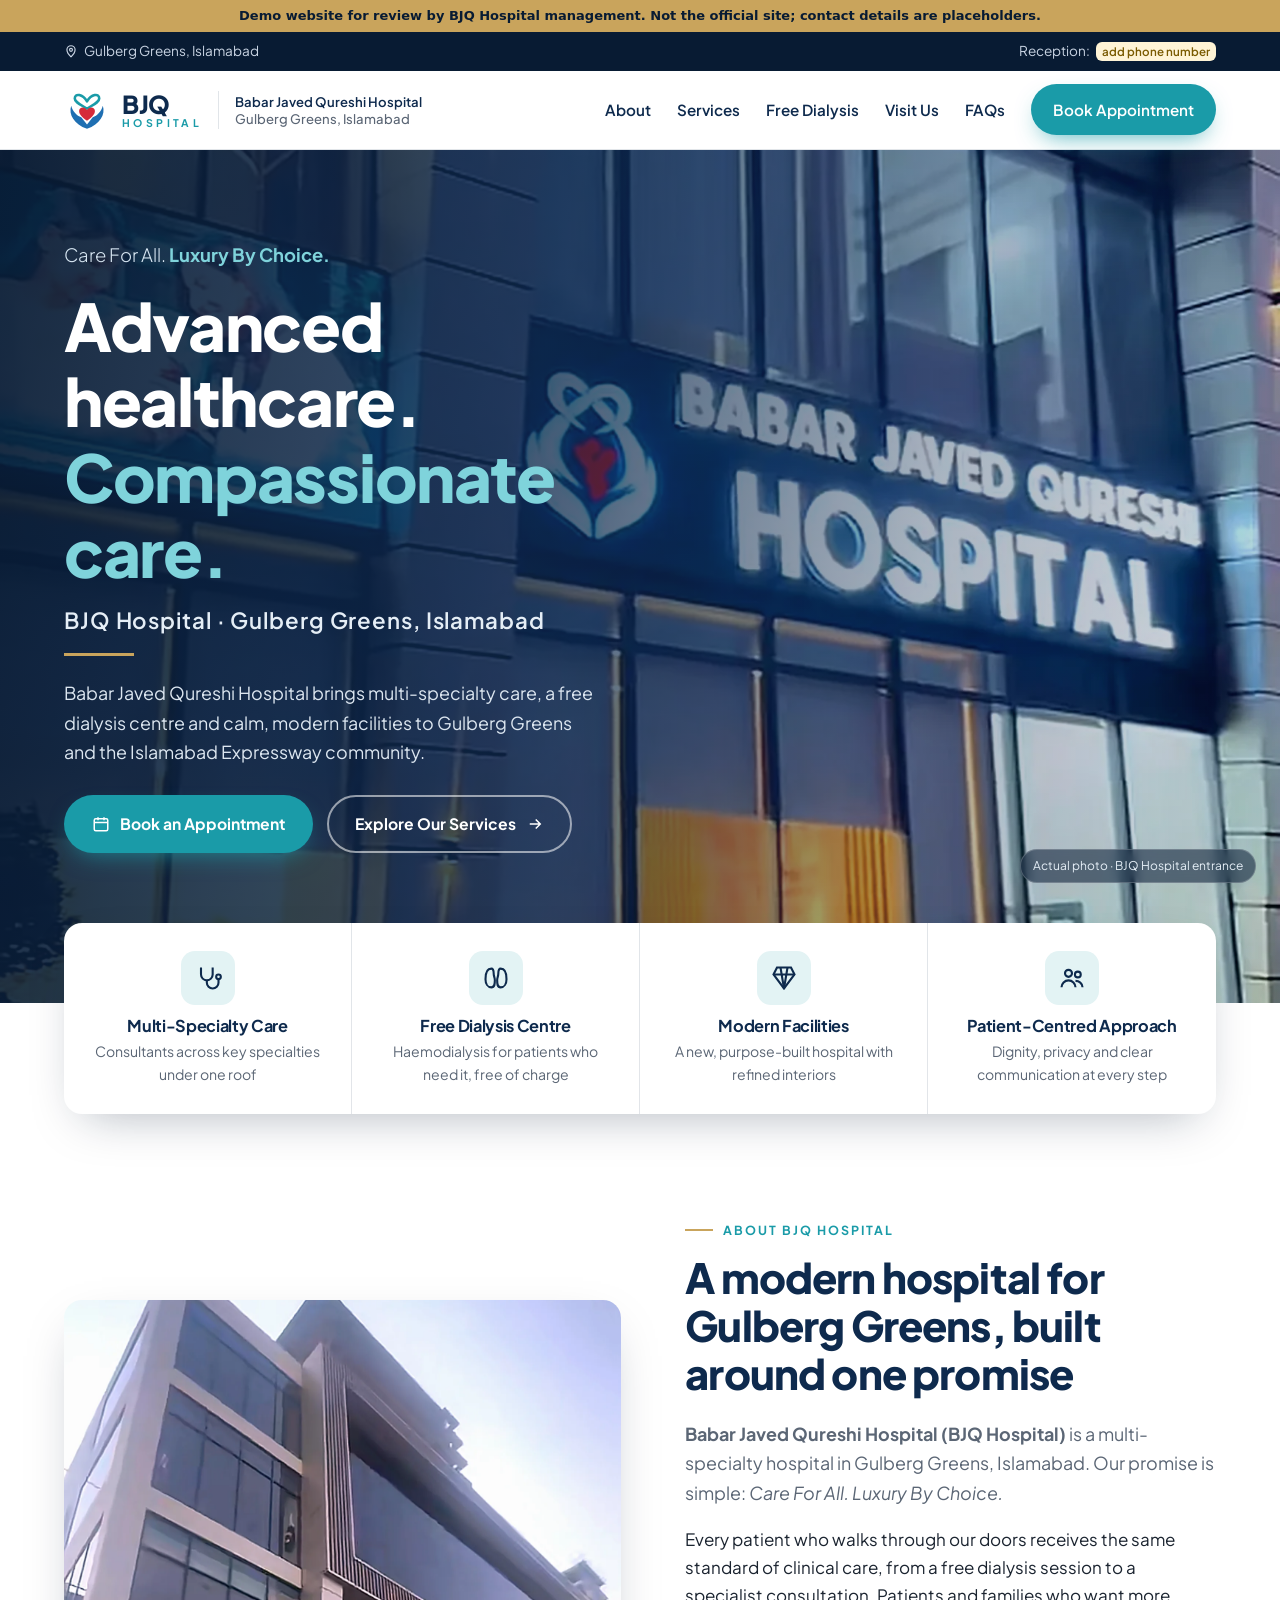
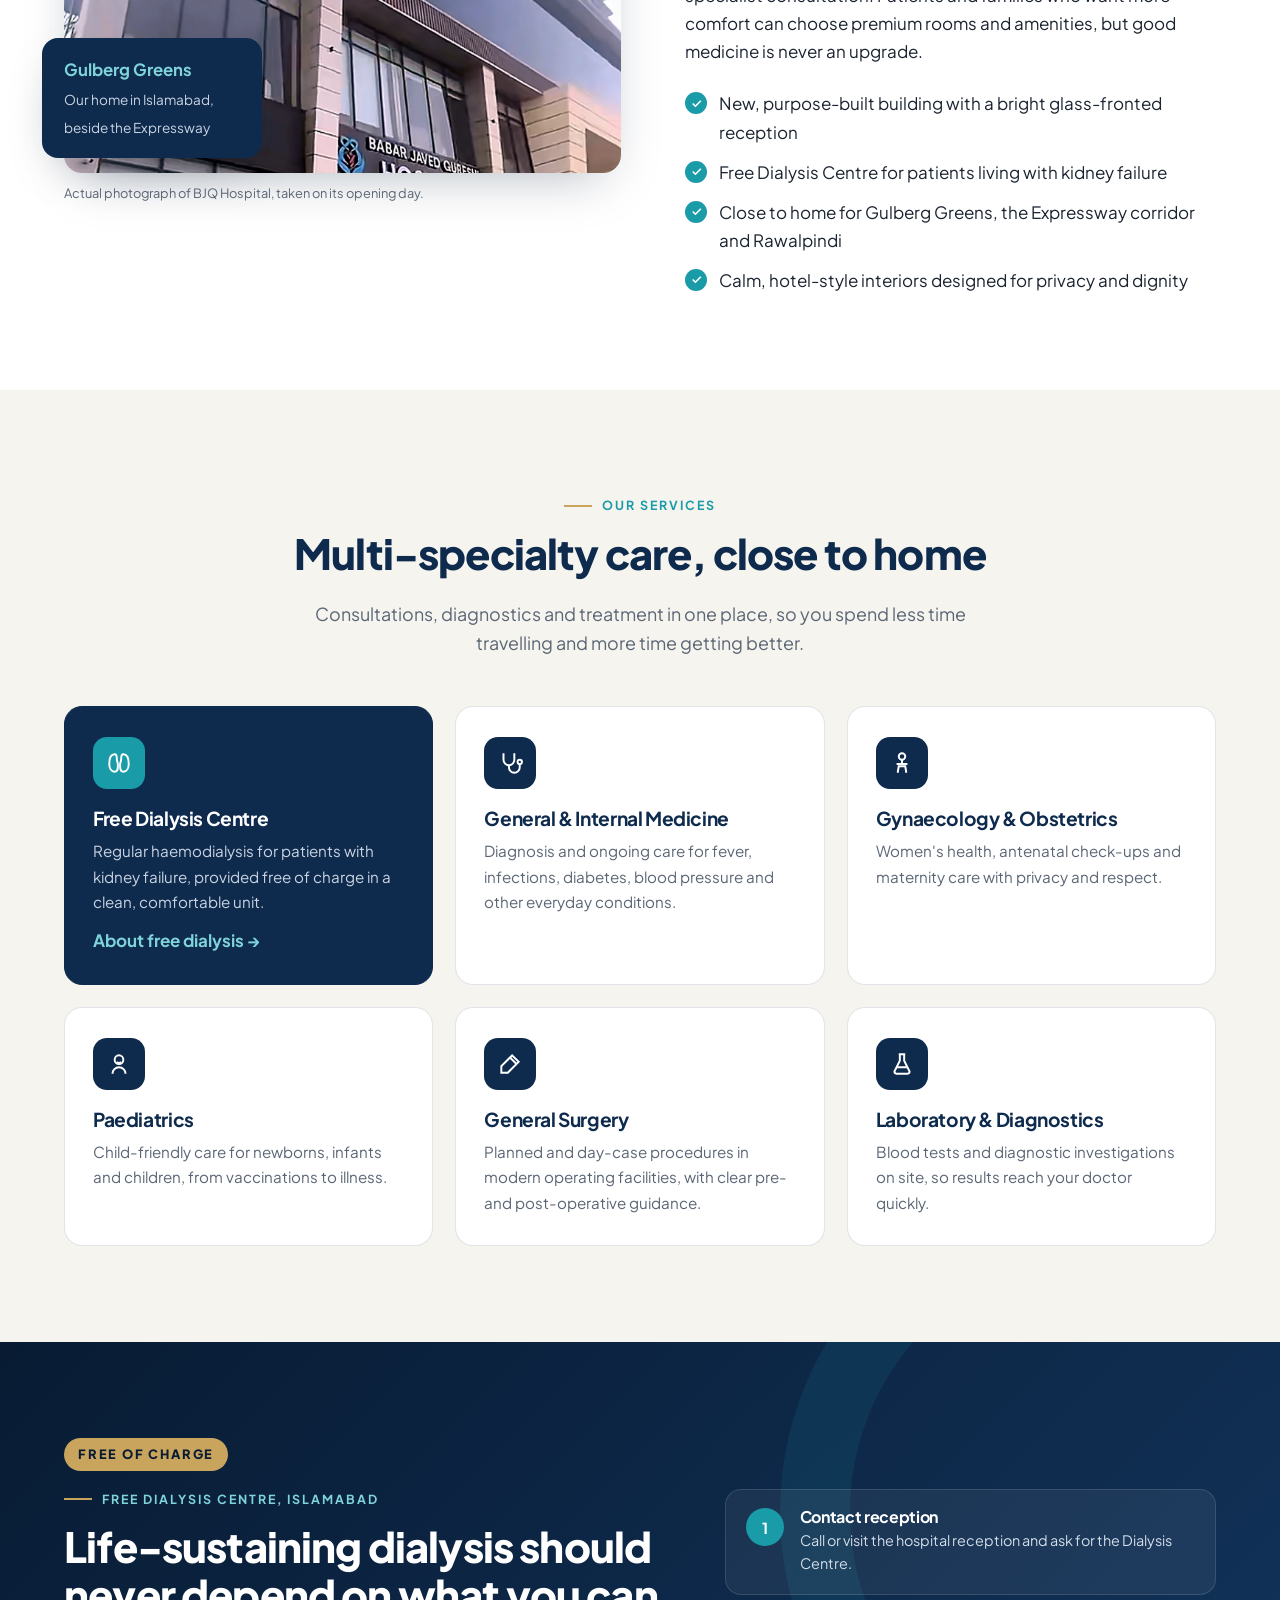
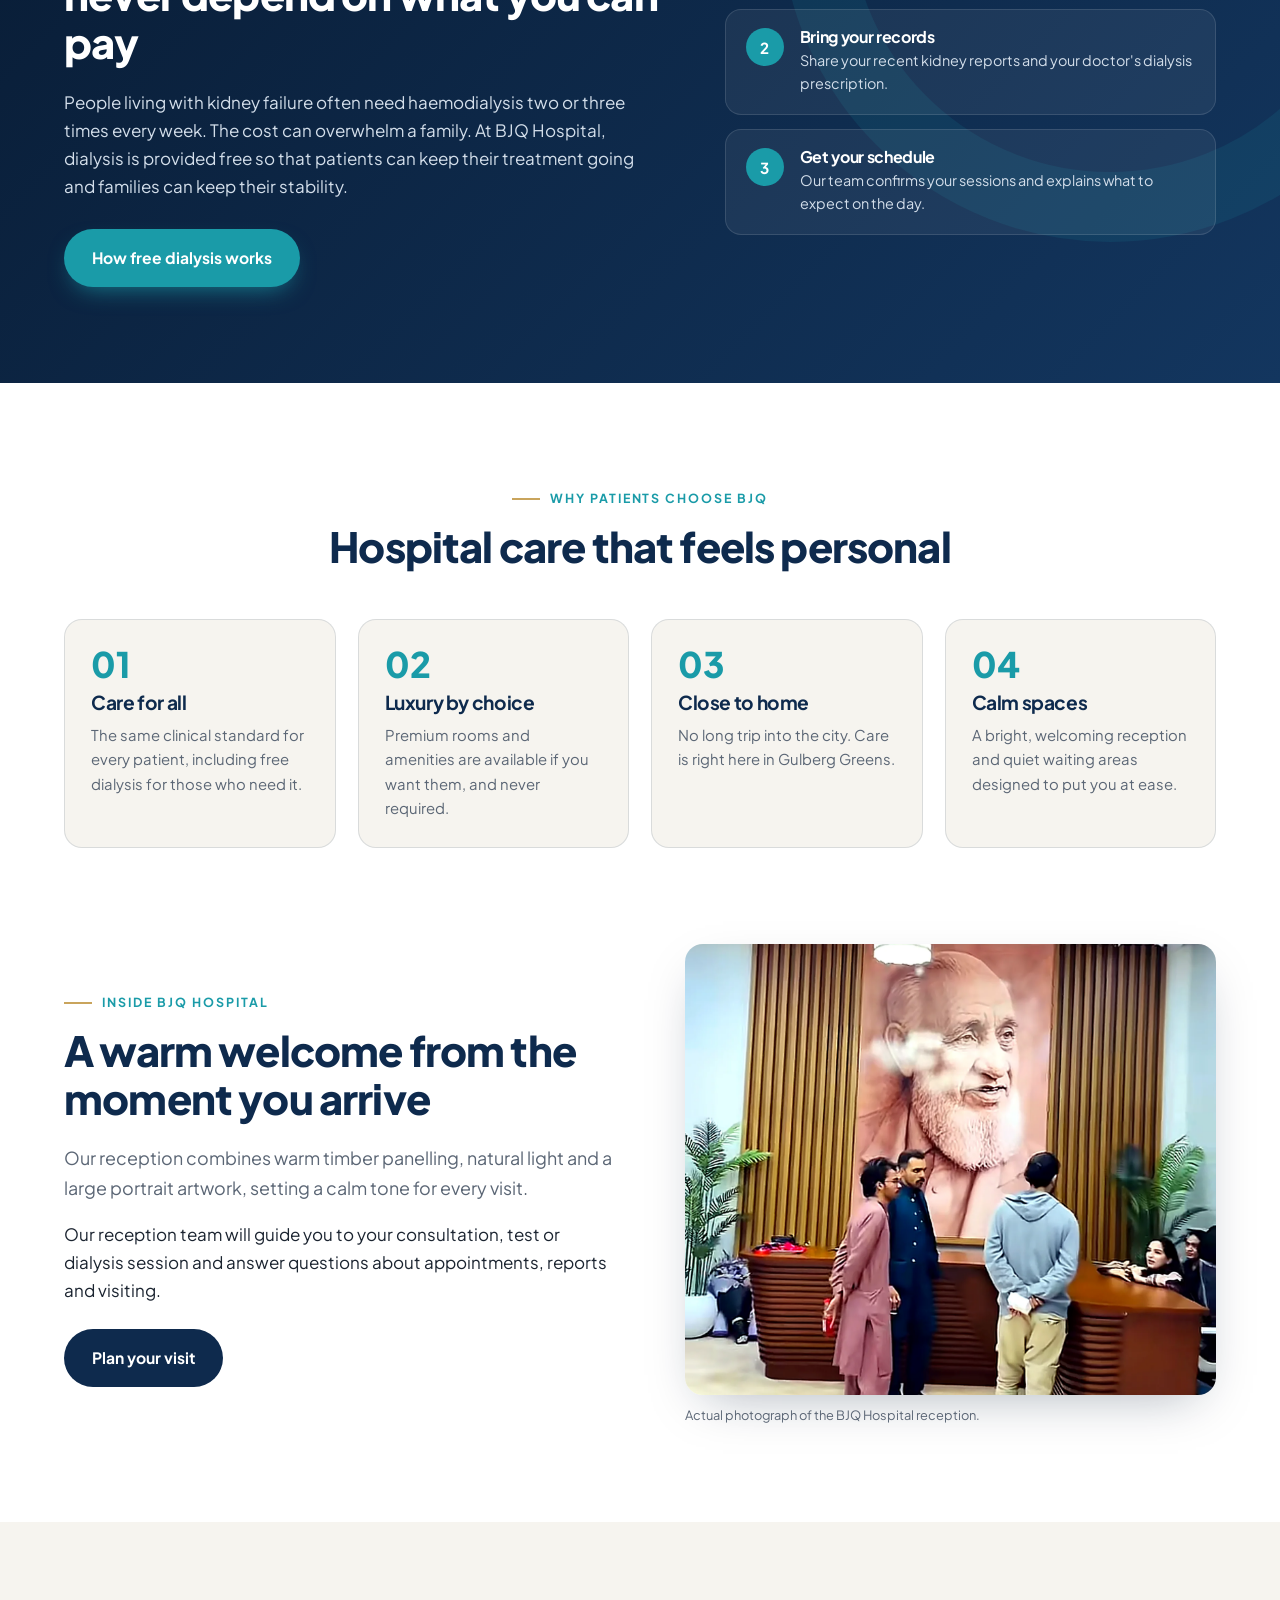
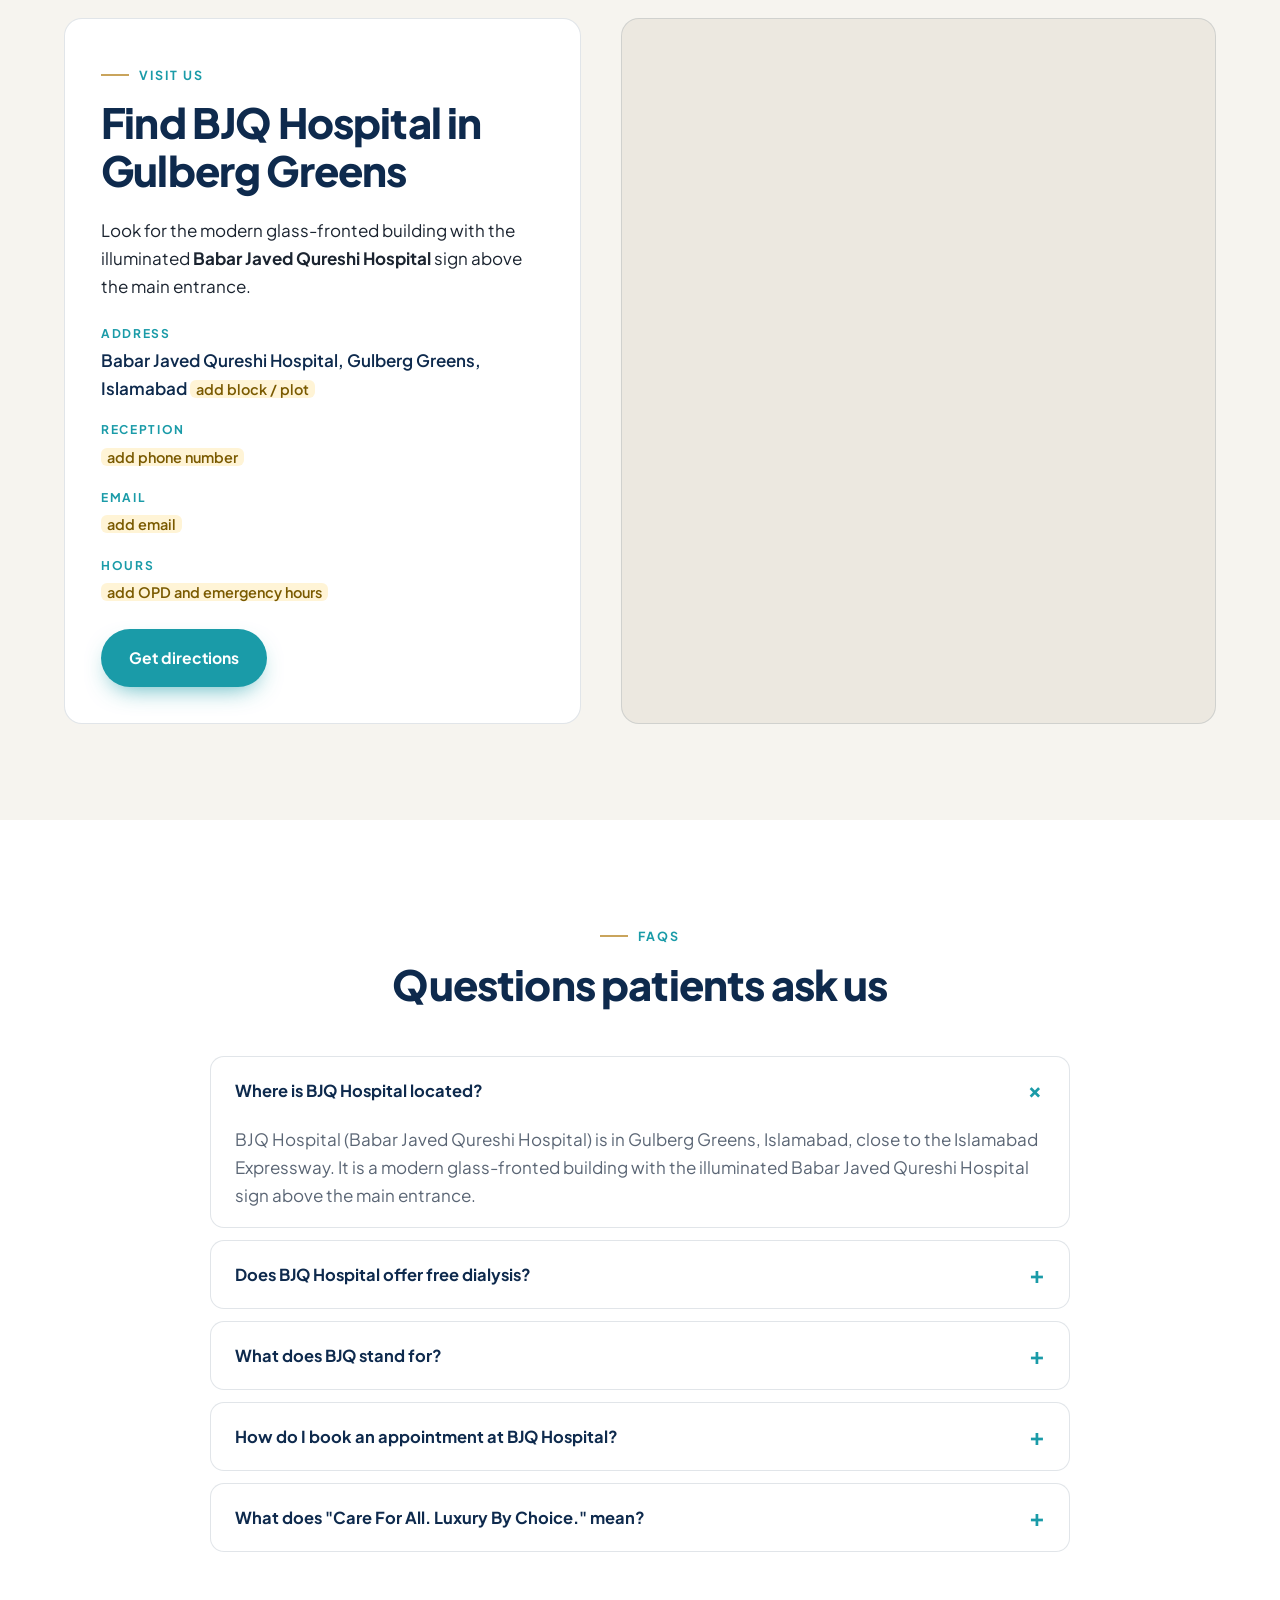
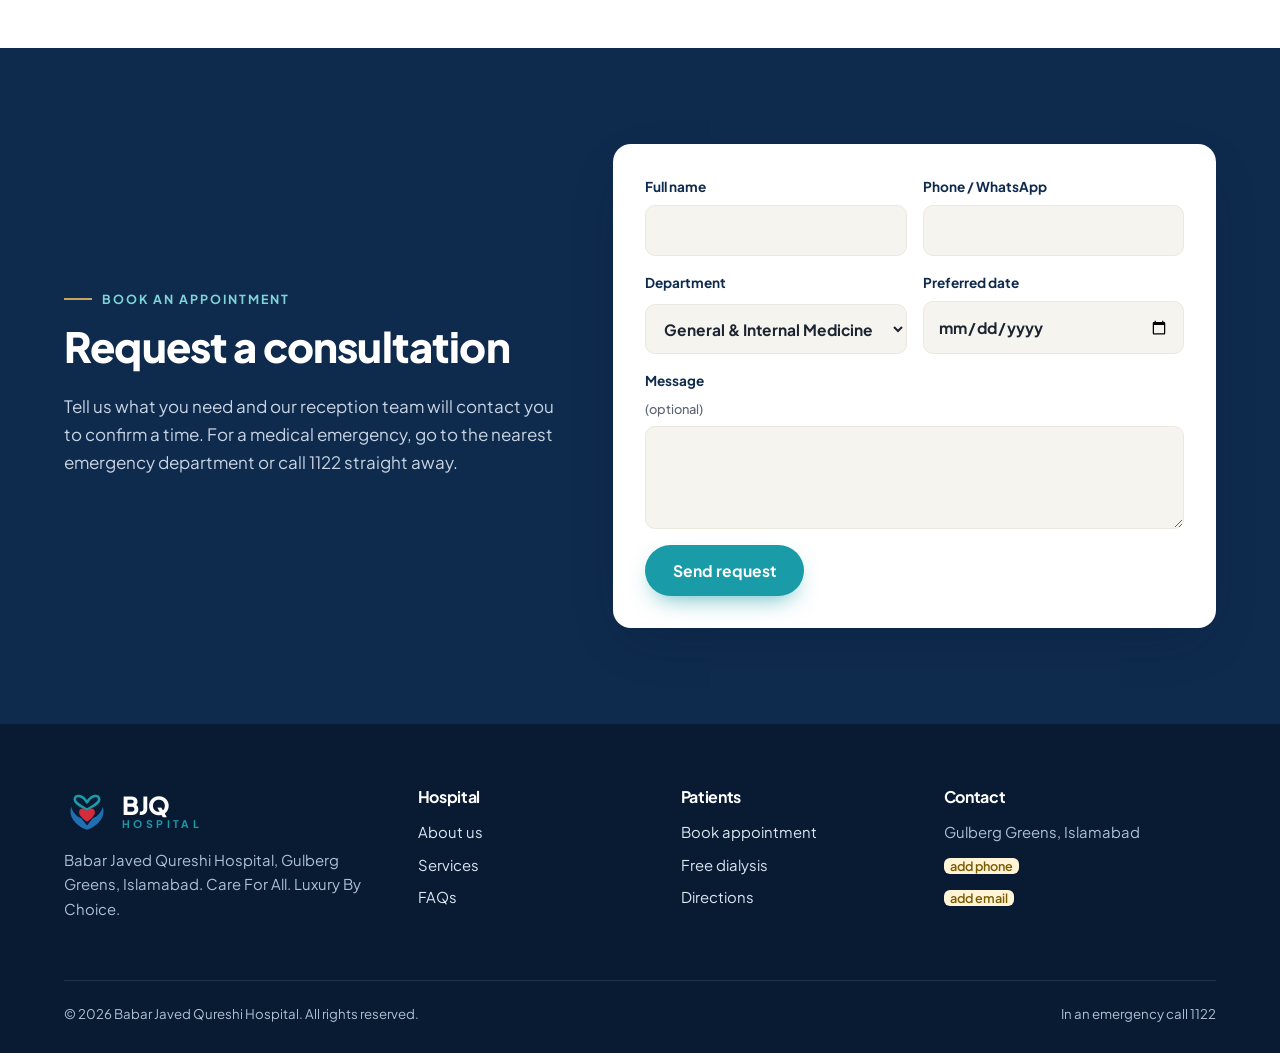
==== index.html @ b3f2b85c "BJQ Hospital demo website Co-Authored-By: Claude Opus 5.5 <noreply@anthropic.com> Claude-Session: ht" ====
<!doctype html>
<html lang="en-PK">
<head>
<meta charset="utf-8">
<meta name="viewport" content="width=device-width, initial-scale=1">
<title>BJQ Hospital Gulberg Greens Islamabad | Multi-Specialty Care &amp; Free Dialysis</title>
<meta name="description" content="Babar Javed Qureshi (BJQ) Hospital in Gulberg Greens, Islamabad: multi-specialty care, a free dialysis centre, modern facilities and a patient-centred approach. Care for all. Luxury by choice.">
<link rel="canonical" href="https://www.bjqhospital.pk/">
<meta name="robots" content="noindex, nofollow">
<meta name="theme-color" content="#0E2A4D">
<meta name="geo.region" content="PK-IS">
<meta name="geo.placename" content="Gulberg Greens, Islamabad">

<meta property="og:type" content="website">
<meta property="og:site_name" content="BJQ Hospital">
<meta property="og:locale" content="en_PK">
<meta property="og:title" content="BJQ Hospital, Gulberg Greens Islamabad">
<meta property="og:description" content="Multi-specialty care and a free dialysis centre at Babar Javed Qureshi Hospital, Gulberg Greens, Islamabad.">
<meta property="og:url" content="https://www.bjqhospital.pk/">
<meta property="og:image" content="https://www.bjqhospital.pk/assets/img/og-bjq-hospital.jpg">
<meta property="og:image:width" content="1200">
<meta property="og:image:height" content="630">
<meta property="og:image:alt" content="Illuminated Babar Javed Qureshi Hospital sign at the entrance in Gulberg Greens, Islamabad">
<meta name="twitter:card" content="summary_large_image">

<link rel="icon" href="favicon.svg" type="image/svg+xml">
<link rel="manifest" href="site.webmanifest">
<link rel="preload" as="image" href="assets/img/bjq-hospital-entrance-sign-night.webp" type="image/webp">
<link rel="preconnect" href="https://fonts.googleapis.com">
<link rel="preconnect" href="https://fonts.gstatic.com" crossorigin>
<link href="https://fonts.googleapis.com/css2?family=Plus+Jakarta+Sans:wght@300;400;500;600;700;800&display=swap" rel="stylesheet">
<link rel="stylesheet" href="assets/css/style.css">

<!-- Structured data. Add "telephone", "email", exact "streetAddress", "geo" and "openingHoursSpecification" once confirmed by the hospital. -->
<script type="application/ld+json">
{
  "@context": "https://schema.org",
  "@graph": [
    {
      "@type": ["Hospital", "MedicalOrganization"],
      "@id": "https://www.bjqhospital.pk/#hospital",
      "name": "Babar Javed Qureshi Hospital",
      "alternateName": ["BJQ Hospital", "BJQ Hospital Islamabad"],
      "slogan": "Care For All. Luxury By Choice.",
      "description": "Multi-specialty hospital in Gulberg Greens, Islamabad, with a free dialysis centre, modern facilities and a patient-centred approach.",
      "url": "https://www.bjqhospital.pk/",
      "logo": "https://www.bjqhospital.pk/assets/img/bjq-logo-mark.svg",
      "image": [
        "https://www.bjqhospital.pk/assets/img/bjq-hospital-entrance-sign-night.jpg",
        "https://www.bjqhospital.pk/assets/img/bjq-hospital-exterior-gulberg-greens.jpg",
        "https://www.bjqhospital.pk/assets/img/bjq-hospital-reception.jpg"
      ],
      "address": {
        "@type": "PostalAddress",
        "addressLocality": "Gulberg Greens, Islamabad",
        "addressRegion": "Islamabad Capital Territory",
        "addressCountry": "PK"
      },
      "areaServed": ["Islamabad", "Rawalpindi", "Gulberg Greens", "Islamabad Expressway"],
      "medicalSpecialty": ["Renal", "PrimaryCare", "Gynecologic", "Obstetric", "Pediatric", "LaboratoryScience"],
      "availableService": [
        {"@type": "MedicalTherapy", "name": "Haemodialysis (free dialysis centre)"},
        {"@type": "MedicalProcedure", "name": "Outpatient consultations"},
        {"@type": "MedicalTest", "name": "Laboratory and diagnostic tests"}
      ],
      "isAcceptingNewPatients": true
    },
    {
      "@type": "WebSite",
      "@id": "https://www.bjqhospital.pk/#website",
      "url": "https://www.bjqhospital.pk/",
      "name": "BJQ Hospital",
      "inLanguage": "en-PK",
      "publisher": {"@id": "https://www.bjqhospital.pk/#hospital"}
    },
    {
      "@type": "FAQPage",
      "mainEntity": [
        {"@type": "Question", "name": "Where is BJQ Hospital located?",
         "acceptedAnswer": {"@type": "Answer", "text": "BJQ Hospital (Babar Javed Qureshi Hospital) is in Gulberg Greens, Islamabad, close to the Islamabad Expressway. It is a modern glass-fronted building with the illuminated Babar Javed Qureshi Hospital sign above the main entrance."}},
        {"@type": "Question", "name": "Does BJQ Hospital offer free dialysis?",
         "acceptedAnswer": {"@type": "Answer", "text": "Yes. BJQ Hospital runs a Free Dialysis Centre for patients with kidney failure who need regular haemodialysis. Contact the hospital reception to ask about registration and session availability."}},
        {"@type": "Question", "name": "What does BJQ stand for?",
         "acceptedAnswer": {"@type": "Answer", "text": "BJQ stands for Babar Javed Qureshi, the name of the hospital: Babar Javed Qureshi Hospital, Gulberg Greens, Islamabad."}},
        {"@type": "Question", "name": "How do I book an appointment at BJQ Hospital?",
         "acceptedAnswer": {"@type": "Answer", "text": "You can request an appointment using the form on the BJQ Hospital website, by calling the hospital reception, or by visiting the reception desk at the hospital in Gulberg Greens, Islamabad."}},
        {"@type": "Question", "name": "What does 'Care For All. Luxury By Choice.' mean?",
         "acceptedAnswer": {"@type": "Answer", "text": "It is BJQ Hospital's promise: every patient receives the same standard of medical care, including free dialysis for those who need it, while patients who prefer premium rooms and amenities can choose them."}}
      ]
    }
  ]
}
</script>
</head>
<body>
<a class="skip" href="#main">Skip to content</a>
<div style="background:#C9A45C;color:#081B33;text-align:center;font:600 13px/1.4 system-ui,sans-serif;padding:7px 12px">Demo website for review by BJQ Hospital management. Not the official site; contact details are placeholders.</div>

<div class="topbar">
  <div class="container">
    <span>
      <svg width="14" height="14" viewBox="0 0 24 24" fill="none" stroke="currentColor" stroke-width="2"><path d="M12 22s7-6.2 7-12a7 7 0 1 0-14 0c0 5.8 7 12 7 12z"/><circle cx="12" cy="10" r="2.5"/></svg>
      Gulberg Greens, Islamabad
    </span>
    <span class="hide-sm">Reception: <span class="todo">add phone number</span></span>
  </div>
</div>

<header class="site-header">
  <div class="container">
    <a class="brand" href="index.html" aria-label="BJQ Hospital home">
      <img src="assets/img/bjq-logo-mark.svg" alt="" width="46" height="46">
      <span class="brand-text"><strong>BJQ</strong><small>HOSPITAL</small></span>
      <span class="brand-divider" aria-hidden="true"></span>
      <span class="brand-full">Babar Javed Qureshi Hospital<span>Gulberg Greens, Islamabad</span></span>
    </a>
    <button class="nav-toggle" aria-label="Open menu" aria-expanded="false" aria-controls="nav">
      <svg viewBox="0 0 24 24" fill="none" stroke="currentColor" stroke-width="2"><path d="M4 7h16M4 12h16M4 17h16"/></svg>
    </button>
    <nav class="nav" id="nav" aria-label="Main">
      <a href="#about">About</a>
      <a href="#services">Services</a>
      <a href="free-dialysis-centre-islamabad.html">Free Dialysis</a>
      <a href="#visit">Visit Us</a>
      <a href="#faq">FAQs</a>
      <a class="btn btn-primary" href="#appointment">Book Appointment</a>
    </nav>
  </div>
</header>

<main id="main">
  <!-- HERO: actual photograph of the BJQ Hospital entrance -->
  <section class="hero" aria-labelledby="hero-title">
    <picture class="hero-media">
      <source srcset="assets/img/bjq-hospital-entrance-sign-night.webp" type="image/webp">
      <img src="assets/img/bjq-hospital-entrance-sign-night.jpg" alt="The illuminated Babar Javed Qureshi Hospital sign above the glass-fronted entrance in Gulberg Greens, Islamabad, with the lit reception visible inside" width="1542" height="1566" fetchpriority="high">
    </picture>
    <div class="container">
      <div class="hero-copy">
        <p class="tagline">Care For All. <b>Luxury By Choice.</b></p>
        <h1 id="hero-title">Advanced healthcare. <em>Compassionate care.</em><span class="h1-sub">BJQ Hospital · Gulberg Greens, Islamabad</span></h1>
        <div class="rule"></div>
        <p>Babar Javed Qureshi Hospital brings multi-specialty care, a free dialysis centre and calm, modern facilities to Gulberg Greens and the Islamabad Expressway community.</p>
        <div class="hero-ctas">
          <a class="btn btn-primary" href="#appointment">
            <svg viewBox="0 0 24 24" fill="none" stroke="currentColor" stroke-width="2"><rect x="3" y="5" width="18" height="16" rx="2"/><path d="M3 10h18M8 3v4M16 3v4"/></svg>
            Book an Appointment</a>
          <a class="btn btn-ghost" href="#services">Explore Our Services
            <svg viewBox="0 0 24 24" fill="none" stroke="currentColor" stroke-width="2"><path d="M5 12h14M13 6l6 6-6 6"/></svg></a>
        </div>
      </div>
    </div>
    <span class="photo-badge">Actual photo · BJQ Hospital entrance</span>
  </section>

  <!-- PILLARS -->
  <div class="pillars">
    <div class="container">
      <div class="pillars-grid">
        <div class="pillar">
          <div class="ico"><svg viewBox="0 0 24 24" fill="none" stroke="currentColor" stroke-width="1.8"><path d="M6 3v6a5 5 0 0 0 10 0V3"/><path d="M11 14v2a5 5 0 0 0 10 0v-3"/><circle cx="21" cy="11" r="2"/></svg></div>
          <h3>Multi-Specialty Care</h3><p>Consultants across key specialties under one roof</p>
        </div>
        <div class="pillar">
          <div class="ico"><svg viewBox="0 0 24 24" fill="none" stroke="currentColor" stroke-width="1.8"><path d="M8 4C4 4 3 9 3 13s2 7 5 7 3-3 3-6-1-3-1-6-1-4-2-4zM16 4c4 0 5 5 5 9s-2 7-5 7-3-3-3-6 1-3 1-6 1-4 2-4z"/></svg></div>
          <h3>Free Dialysis Centre</h3><p>Haemodialysis for patients who need it, free of charge</p>
        </div>
        <div class="pillar">
          <div class="ico"><svg viewBox="0 0 24 24" fill="none" stroke="currentColor" stroke-width="1.8"><path d="M6 3h12l3 6-9 12L3 9z"/><path d="M3 9h18M9 3l3 18 3-18"/></svg></div>
          <h3>Modern Facilities</h3><p>A new, purpose-built hospital with refined interiors</p>
        </div>
        <div class="pillar">
          <div class="ico"><svg viewBox="0 0 24 24" fill="none" stroke="currentColor" stroke-width="1.8"><circle cx="9" cy="8" r="3"/><circle cx="17" cy="9" r="2.5"/><path d="M3 20c0-3.3 2.7-6 6-6s6 2.7 6 6M15 14.5c3 0 6 2 6 5.5"/></svg></div>
          <h3>Patient-Centred Approach</h3><p>Dignity, privacy and clear communication at every step</p>
        </div>
      </div>
    </div>
  </div>

  <!-- ABOUT -->
  <section id="about" aria-labelledby="about-title">
    <div class="container about-grid">
      <figure class="about-photo reveal" style="margin:0">
        <picture>
          <source srcset="assets/img/bjq-hospital-exterior-gulberg-greens.webp" type="image/webp">
          <img src="assets/img/bjq-hospital-exterior-gulberg-greens.jpg" alt="Daytime view of the BJQ Hospital building in Gulberg Greens: glass facade, grey and off-white panels and the vertical feature beside the entrance sign" width="1512" height="1686" loading="lazy">
        </picture>
        <div class="stamp"><strong>Gulberg Greens</strong><span>Our home in Islamabad, beside the Expressway</span></div>
        <figcaption>Actual photograph of BJQ Hospital, taken on its opening day.</figcaption>
      </figure>
      <div class="reveal">
        <span class="eyebrow">About BJQ Hospital</span>
        <h2 id="about-title">A modern hospital for Gulberg Greens, built around one promise</h2>
        <p class="lead"><strong>Babar Javed Qureshi Hospital (BJQ Hospital)</strong> is a multi-specialty hospital in Gulberg Greens, Islamabad. Our promise is simple: <em>Care For All. Luxury By Choice.</em></p>
        <p>Every patient who walks through our doors receives the same standard of clinical care, from a free dialysis session to a specialist consultation. Patients and families who want more comfort can choose premium rooms and amenities, but good medicine is never an upgrade.</p>
        <ul class="checks">
          <li>New, purpose-built building with a bright glass-fronted reception</li>
          <li>Free Dialysis Centre for patients living with kidney failure</li>
          <li>Close to home for Gulberg Greens, the Expressway corridor and Rawalpindi</li>
          <li>Calm, hotel-style interiors designed for privacy and dignity</li>
        </ul>
      </div>
    </div>
  </section>

  <!-- SERVICES -->
  <section id="services" class="services" aria-labelledby="services-title">
    <div class="container">
      <div class="section-head center">
        <span class="eyebrow">Our Services</span>
        <h2 id="services-title">Multi-specialty care, close to home</h2>
        <p class="lead">Consultations, diagnostics and treatment in one place, so you spend less time travelling and more time getting better.</p>
      </div>
      <!-- Confirm this department list with BJQ Hospital before launch. -->
      <div class="svc-grid">
        <article class="svc featured reveal">
          <div class="ico"><svg viewBox="0 0 24 24" fill="none" stroke="currentColor" stroke-width="1.8"><path d="M8 4C4 4 3 9 3 13s2 7 5 7 3-3 3-6-1-3-1-6-1-4-2-4zM16 4c4 0 5 5 5 9s-2 7-5 7-3-3-3-6 1-3 1-6 1-4 2-4z"/></svg></div>
          <h3>Free Dialysis Centre</h3>
          <p>Regular haemodialysis for patients with kidney failure, provided free of charge in a clean, comfortable unit.</p>
          <a href="free-dialysis-centre-islamabad.html">About free dialysis →</a>
        </article>
        <article class="svc reveal">
          <div class="ico"><svg viewBox="0 0 24 24" fill="none" stroke="currentColor" stroke-width="1.8"><path d="M6 3v6a5 5 0 0 0 10 0V3"/><path d="M11 14v2a5 5 0 0 0 10 0v-3"/><circle cx="21" cy="11" r="2"/></svg></div>
          <h3>General &amp; Internal Medicine</h3>
          <p>Diagnosis and ongoing care for fever, infections, diabetes, blood pressure and other everyday conditions.</p>
        </article>
        <article class="svc reveal">
          <div class="ico"><svg viewBox="0 0 24 24" fill="none" stroke="currentColor" stroke-width="1.8"><circle cx="12" cy="6" r="3"/><path d="M12 9v4M8 21l1-6h6l1 6M7 13h10"/></svg></div>
          <h3>Gynaecology &amp; Obstetrics</h3>
          <p>Women's health, antenatal check-ups and maternity care with privacy and respect.</p>
        </article>
        <article class="svc reveal">
          <div class="ico"><svg viewBox="0 0 24 24" fill="none" stroke="currentColor" stroke-width="1.8"><circle cx="12" cy="8" r="4"/><path d="M10 7.5h.01M14 7.5h.01M10 10s.8 1 2 1 2-1 2-1M6 21c0-3.3 2.7-6 6-6s6 2.7 6 6"/></svg></div>
          <h3>Paediatrics</h3>
          <p>Child-friendly care for newborns, infants and children, from vaccinations to illness.</p>
        </article>
        <article class="svc reveal">
          <div class="ico"><svg viewBox="0 0 24 24" fill="none" stroke="currentColor" stroke-width="1.8"><path d="M14 4l6 6-10 10H4v-6z"/><path d="M12 6l6 6"/></svg></div>
          <h3>General Surgery</h3>
          <p>Planned and day-case procedures in modern operating facilities, with clear pre- and post-operative guidance.</p>
        </article>
        <article class="svc reveal">
          <div class="ico"><svg viewBox="0 0 24 24" fill="none" stroke="currentColor" stroke-width="1.8"><path d="M9 3h6M10 3v6L5 19a2 2 0 0 0 1.8 2h10.4a2 2 0 0 0 1.8-2L14 9V3"/><path d="M7.5 15h9"/></svg></div>
          <h3>Laboratory &amp; Diagnostics</h3>
          <p>Blood tests and diagnostic investigations on site, so results reach your doctor quickly.</p>
        </article>
      </div>
    </div>
  </section>

  <!-- FREE DIALYSIS -->
  <section class="dialysis" aria-labelledby="dialysis-title">
    <div class="container">
      <div class="reveal">
        <span class="free-tag">Free of charge</span>
        <span class="eyebrow" style="display:flex">Free Dialysis Centre, Islamabad</span>
        <h2 id="dialysis-title">Life-sustaining dialysis should never depend on what you can pay</h2>
        <p>People living with kidney failure often need haemodialysis two or three times every week. The cost can overwhelm a family. At BJQ Hospital, dialysis is provided free so that patients can keep their treatment going and families can keep their stability.</p>
        <a class="btn btn-primary" href="free-dialysis-centre-islamabad.html" style="margin-top:12px">How free dialysis works</a>
      </div>
      <div class="steps reveal">
        <div class="step"><b>1</b><div><h3>Contact reception</h3><p>Call or visit the hospital reception and ask for the Dialysis Centre.</p></div></div>
        <div class="step"><b>2</b><div><h3>Bring your records</h3><p>Share your recent kidney reports and your doctor's dialysis prescription.</p></div></div>
        <div class="step"><b>3</b><div><h3>Get your schedule</h3><p>Our team confirms your sessions and explains what to expect on the day.</p></div></div>
      </div>
    </div>
  </section>

  <!-- WHY -->
  <section aria-labelledby="why-title">
    <div class="container">
      <div class="section-head center">
        <span class="eyebrow">Why patients choose BJQ</span>
        <h2 id="why-title">Hospital care that feels personal</h2>
      </div>
      <div class="why-grid">
        <div class="why reveal"><div class="num">01</div><h3>Care for all</h3><p>The same clinical standard for every patient, including free dialysis for those who need it.</p></div>
        <div class="why reveal"><div class="num">02</div><h3>Luxury by choice</h3><p>Premium rooms and amenities are available if you want them, and never required.</p></div>
        <div class="why reveal"><div class="num">03</div><h3>Close to home</h3><p>No long trip into the city. Care is right here in Gulberg Greens.</p></div>
        <div class="why reveal"><div class="num">04</div><h3>Calm spaces</h3><p>A bright, welcoming reception and quiet waiting areas designed to put you at ease.</p></div>
      </div>
    </div>
  </section>

  <!-- INSIDE: actual reception photo -->
  <section class="services" aria-labelledby="inside-title" style="padding-top:0;background:#fff">
    <div class="container about-grid">
      <div class="reveal">
        <span class="eyebrow">Inside BJQ Hospital</span>
        <h2 id="inside-title">A warm welcome from the moment you arrive</h2>
        <p class="lead">Our reception combines warm timber panelling, natural light and a large portrait artwork, setting a calm tone for every visit.</p>
        <p>Our reception team will guide you to your consultation, test or dialysis session and answer questions about appointments, reports and visiting.</p>
        <a class="btn btn-navy" href="#visit" style="margin-top:8px">Plan your visit</a>
      </div>
      <figure class="about-photo reveal" style="margin:0">
        <picture>
          <source srcset="assets/img/bjq-hospital-reception.webp" type="image/webp">
          <img src="assets/img/bjq-hospital-reception.jpg" alt="Reception desk at BJQ Hospital with timber wall panelling and a large portrait artwork" width="1560" height="1464" loading="lazy">
        </picture>
        <figcaption>Actual photograph of the BJQ Hospital reception.</figcaption>
      </figure>
    </div>
  </section>

  <!-- VISIT -->
  <section id="visit" class="visit" aria-labelledby="visit-title">
    <div class="container visit-grid">
      <div class="visit-card reveal">
        <span class="eyebrow">Visit Us</span>
        <h2 id="visit-title">Find BJQ Hospital in Gulberg Greens</h2>
        <p>Look for the modern glass-fronted building with the illuminated <strong>Babar Javed Qureshi Hospital</strong> sign above the main entrance.</p>
        <dl>
          <div><dt>Address</dt><dd>Babar Javed Qureshi Hospital, Gulberg Greens, Islamabad <span class="todo">add block / plot</span></dd></div>
          <div><dt>Reception</dt><dd><span class="todo">add phone number</span></dd></div>
          <div><dt>Email</dt><dd><span class="todo">add email</span></dd></div>
          <div><dt>Hours</dt><dd><span class="todo">add OPD and emergency hours</span></dd></div>
        </dl>
        <a class="btn btn-primary" style="margin-top:24px" href="https://www.google.com/maps/search/?api=1&amp;query=Babar+Javed+Qureshi+Hospital+Gulberg+Greens+Islamabad" target="_blank" rel="noopener">Get directions</a>
      </div>
      <div class="map reveal">
        <iframe title="Map showing BJQ Hospital in Gulberg Greens, Islamabad" loading="lazy" referrerpolicy="no-referrer-when-downgrade"
          src="https://www.google.com/maps?q=Babar+Javed+Qureshi+Hospital+Gulberg+Greens+Islamabad&amp;output=embed"></iframe>
      </div>
    </div>
  </section>

  <!-- FAQ (mirrors FAQPage schema) -->
  <section id="faq" aria-labelledby="faq-title">
    <div class="container">
      <div class="section-head center">
        <span class="eyebrow">FAQs</span>
        <h2 id="faq-title">Questions patients ask us</h2>
      </div>
      <div class="faq-list">
        <details open><summary>Where is BJQ Hospital located?</summary><p>BJQ Hospital (Babar Javed Qureshi Hospital) is in Gulberg Greens, Islamabad, close to the Islamabad Expressway. It is a modern glass-fronted building with the illuminated Babar Javed Qureshi Hospital sign above the main entrance.</p></details>
        <details><summary>Does BJQ Hospital offer free dialysis?</summary><p>Yes. BJQ Hospital runs a Free Dialysis Centre for patients with kidney failure who need regular haemodialysis. Contact the hospital reception to ask about registration and session availability.</p></details>
        <details><summary>What does BJQ stand for?</summary><p>BJQ stands for Babar Javed Qureshi, the name of the hospital: Babar Javed Qureshi Hospital, Gulberg Greens, Islamabad.</p></details>
        <details><summary>How do I book an appointment at BJQ Hospital?</summary><p>You can request an appointment using the form on this page, by calling the hospital reception, or by visiting the reception desk at the hospital in Gulberg Greens, Islamabad.</p></details>
        <details><summary>What does "Care For All. Luxury By Choice." mean?</summary><p>It is our promise: every patient receives the same standard of medical care, including free dialysis for those who need it, while patients who prefer premium rooms and amenities can choose them.</p></details>
      </div>
    </div>
  </section>

  <!-- APPOINTMENT -->
  <section id="appointment" class="appt" aria-labelledby="appt-title">
    <div class="container appt-grid">
      <div class="reveal">
        <span class="eyebrow">Book an Appointment</span>
        <h2 id="appt-title">Request a consultation</h2>
        <p>Tell us what you need and our reception team will contact you to confirm a time. For a medical emergency, go to the nearest emergency department or call 1122 straight away.</p>
      </div>
      <form class="form reveal" id="appt-form" novalidate>
        <label>Full name<input name="name" autocomplete="name" required></label>
        <label>Phone / WhatsApp<input name="phone" type="tel" autocomplete="tel" inputmode="tel" required></label>
        <label>Department
          <select name="dept">
            <option>General &amp; Internal Medicine</option>
            <option>Free Dialysis Centre</option>
            <option>Gynaecology &amp; Obstetrics</option>
            <option>Paediatrics</option>
            <option>General Surgery</option>
            <option>Laboratory &amp; Diagnostics</option>
          </select></label>
        <label>Preferred date<input name="date" type="date"></label>
        <label class="full">Message <small>(optional)</small><textarea name="msg" rows="3"></textarea></label>
        <div class="full"><button class="btn btn-primary" type="submit">Send request</button> <small id="form-note"></small></div>
      </form>
    </div>
  </section>
</main>

<footer class="site-footer">
  <div class="container">
    <div class="foot-grid">
      <div>
        <a class="brand" href="index.html"><img src="assets/img/bjq-logo-mark.svg" alt="" width="42" height="42"><span class="brand-text"><strong>BJQ</strong><small>HOSPITAL</small></span></a>
        <p>Babar Javed Qureshi Hospital, Gulberg Greens, Islamabad. Care For All. Luxury By Choice.</p>
      </div>
      <div><h3>Hospital</h3><ul><li><a href="#about">About us</a></li><li><a href="#services">Services</a></li><li><a href="#faq">FAQs</a></li></ul></div>
      <div><h3>Patients</h3><ul><li><a href="#appointment">Book appointment</a></li><li><a href="free-dialysis-centre-islamabad.html">Free dialysis</a></li><li><a href="#visit">Directions</a></li></ul></div>
      <div><h3>Contact</h3><ul><li>Gulberg Greens, Islamabad</li><li><span class="todo">add phone</span></li><li><span class="todo">add email</span></li></ul></div>
    </div>
    <div class="foot-bottom"><span>© <span id="yr">2026</span> Babar Javed Qureshi Hospital. All rights reserved.</span><span>In an emergency call 1122</span></div>
  </div>
</footer>
<script src="assets/js/main.js" defer></script>
</body>
</html>
---- assets/css/style.css ----
/* BJQ Hospital — Babar Javed Qureshi Hospital, Gulberg Greens, Islamabad */
:root{
  --navy:#0E2A4D; --navy-2:#13365F; --navy-deep:#081B33;
  --teal:#1A9BA8; --teal-soft:#E3F3F4; --gold:#C9A45C;
  --stone:#F6F4EF; --stone-2:#ECE8E0; --ink:#1B2430; --muted:#5B6675;
  --white:#fff; --line:rgba(14,42,77,.12);
  --radius:18px; --shadow:0 18px 50px -20px rgba(8,27,51,.35);
  --max:1200px;
  --font:"Plus Jakarta Sans",system-ui,-apple-system,"Segoe UI",Roboto,sans-serif;
}
*{box-sizing:border-box}
html{scroll-behavior:smooth;-webkit-text-size-adjust:100%}
body{margin:0;font-family:var(--font);color:var(--ink);background:var(--white);line-height:1.65;font-size:17px;overflow-x:hidden}
img{max-width:100%;display:block}
a{color:var(--teal);text-decoration:none}
a:hover{text-decoration:underline}
h1,h2,h3{color:var(--navy);line-height:1.15;margin:0 0 .5em;letter-spacing:-.02em}
h2{font-size:clamp(1.8rem,3.4vw,2.6rem);font-weight:800}
h3{font-size:1.2rem;font-weight:700}
p{margin:0 0 1em}
.container{max-width:var(--max);margin:0 auto;padding:0 24px}
.skip{position:absolute;left:-999px;top:0;background:var(--navy);color:#fff;padding:10px 16px;z-index:999}
.skip:focus{left:12px;top:12px}
.eyebrow{display:inline-flex;align-items:center;gap:10px;font-size:.78rem;font-weight:700;letter-spacing:.16em;text-transform:uppercase;color:var(--teal);margin-bottom:14px}
.eyebrow::before{content:"";width:28px;height:2px;background:var(--gold)}
.lead{font-size:1.12rem;color:var(--muted)}
.btn{display:inline-flex;align-items:center;gap:10px;padding:14px 26px;border-radius:999px;font-weight:700;font-size:.98rem;border:2px solid transparent;transition:transform .2s,background .2s,box-shadow .2s;cursor:pointer;font-family:inherit}
.btn:hover{text-decoration:none;transform:translateY(-2px)}
.btn-primary{background:var(--teal);color:#fff;box-shadow:0 10px 24px -10px rgba(26,155,168,.8)}
.btn-primary:hover{background:#158894}
.btn-ghost{border-color:rgba(255,255,255,.55);color:#fff}
.btn-ghost:hover{background:rgba(255,255,255,.1)}
.btn-navy{background:var(--navy);color:#fff}
.btn svg{width:18px;height:18px}

/* Top bar + header */
.topbar{background:var(--navy-deep);color:#C9D4E3;font-size:.85rem}
.topbar .container{display:flex;justify-content:space-between;gap:16px;padding-top:8px;padding-bottom:8px;flex-wrap:wrap}
.topbar a{color:#fff}
.topbar span{display:inline-flex;align-items:center;gap:6px}
.site-header{position:sticky;top:0;z-index:50;background:rgba(255,255,255,.96);backdrop-filter:blur(10px);border-bottom:1px solid var(--line)}
.site-header .container{display:flex;align-items:center;justify-content:space-between;height:78px}
.brand{display:flex;align-items:center;gap:12px;color:var(--navy)}
.brand:hover{text-decoration:none}
.brand img{width:46px;height:46px}
.brand-text{display:flex;flex-direction:column;line-height:1.05}
.brand-text strong{font-size:1.55rem;font-weight:800;letter-spacing:-.02em}
.brand-text small{font-size:.66rem;font-weight:700;letter-spacing:.32em;color:var(--teal)}
.brand-divider{width:1px;height:38px;background:var(--line);margin:0 4px}
.brand-full{font-size:.82rem;font-weight:600;color:var(--navy);line-height:1.3}
.brand-full span{display:block;font-weight:500;color:var(--muted)}
.nav{display:flex;align-items:center;gap:26px}
.nav a{color:var(--navy);font-weight:600;font-size:.95rem}
.nav .btn{padding:11px 20px;color:#fff}
.nav-toggle{display:none;background:none;border:0;padding:8px;cursor:pointer;color:var(--navy)}
.nav-toggle svg{width:28px;height:28px}

/* Hero */
.hero{padding:0;position:relative;min-height:min(88vh,820px);display:flex;align-items:center;color:#fff;overflow:hidden;background:var(--navy)}
.hero-media{position:absolute;inset:0}
.hero-media{display:block}
.hero-media img{width:100%;height:100%;object-fit:cover;object-position:60% 30%}
.hero::after{content:"";position:absolute;inset:0;background:linear-gradient(100deg,rgba(8,27,51,.94) 0%,rgba(14,42,77,.82) 38%,rgba(14,42,77,.35) 70%,rgba(14,42,77,.15) 100%)}
.hero .container{position:relative;z-index:2;padding-top:90px;padding-bottom:150px;width:100%}
.hero-copy{max-width:620px}
.hero .tagline{font-size:1.15rem;font-weight:300;margin-bottom:18px;color:#D7E6F2}
.hero .tagline b{font-weight:700;color:#7FD3DB}
.hero h1{color:#fff;font-size:clamp(2.3rem,5.4vw,4.1rem);font-weight:800;margin-bottom:20px}
.hero h1 em{font-style:normal;color:#7FD3DB}
.h1-sub{display:block;font-size:.34em;font-weight:600;letter-spacing:.04em;color:#E5EEF6;margin-top:18px}
.hero h1 + .rule{width:70px;height:3px;background:var(--gold);margin-bottom:22px}
.hero p{font-size:1.12rem;color:#DCE6F0;max-width:540px}
.hero-ctas{display:flex;gap:14px;flex-wrap:wrap;margin-top:28px}
.photo-badge{position:absolute;right:24px;bottom:120px;z-index:2;font-size:.75rem;color:#E5EEF6;background:rgba(8,27,51,.55);border:1px solid rgba(255,255,255,.2);padding:6px 12px;border-radius:999px;backdrop-filter:blur(6px)}

/* Pillars */
.pillars{position:relative;z-index:5;margin-top:-80px}
.pillars-grid{display:grid;grid-template-columns:repeat(4,1fr);background:#fff;border-radius:var(--radius);box-shadow:var(--shadow);overflow:hidden}
.pillar{padding:28px 24px;text-align:center;border-right:1px solid var(--line)}
.pillar:last-child{border-right:0}
.pillar .ico{width:54px;height:54px;margin:0 auto 12px;border-radius:14px;background:var(--teal-soft);display:grid;place-items:center;color:var(--navy)}
.pillar .ico svg{width:28px;height:28px}
.pillar h3{font-size:1.02rem;margin:0 0 4px}
.pillar p{font-size:.88rem;color:var(--muted);margin:0}

section{padding:96px 0}
section.hero{padding:0}
.section-head{max-width:720px;margin-bottom:48px}
.section-head.center{margin-left:auto;margin-right:auto;text-align:center}
.section-head.center .eyebrow{justify-content:center}

/* About */
.about-grid{display:grid;grid-template-columns:1.05fr 1fr;gap:64px;align-items:center}
.about-photo{position:relative}
.about-photo img{height:auto;border-radius:var(--radius);box-shadow:var(--shadow);aspect-ratio:4/3.4;object-fit:cover;object-position:50% 30%;width:100%}
.about-photo figcaption{font-size:.8rem;color:var(--muted);margin-top:10px}
.about-photo .stamp{position:absolute;left:-22px;bottom:46px;background:var(--navy);color:#fff;border-radius:16px;padding:18px 22px;box-shadow:var(--shadow);max-width:220px}
.about-photo .stamp strong{display:block;font-size:1.05rem;color:#7FD3DB}
.about-photo .stamp span{font-size:.85rem;color:#C9D4E3}
.checks{list-style:none;padding:0;margin:24px 0 0;display:grid;gap:12px}
.checks li{display:flex;gap:12px;align-items:flex-start}
.checks li::before{content:"";flex:0 0 22px;height:22px;margin-top:3px;border-radius:50%;background:var(--teal) url("data:image/svg+xml,%3Csvg xmlns='http://www.w3.org/2000/svg' viewBox='0 0 24 24' fill='none' stroke='white' stroke-width='3'%3E%3Cpath d='M5 12l5 5L20 7'/%3E%3C/svg%3E") center/13px no-repeat}

/* Services */
.services{background:var(--stone)}
.svc-grid{display:grid;grid-template-columns:repeat(3,1fr);gap:22px}
.svc{background:#fff;border-radius:var(--radius);padding:30px 28px;border:1px solid var(--line);transition:transform .25s,box-shadow .25s;position:relative;overflow:hidden}
.svc:hover{transform:translateY(-4px);box-shadow:var(--shadow)}
.svc::after{content:"";position:absolute;left:0;top:0;height:4px;width:0;background:linear-gradient(90deg,var(--teal),var(--gold));transition:width .35s}
.svc:hover::after{width:100%}
.svc .ico{width:52px;height:52px;border-radius:14px;background:var(--navy);color:#fff;display:grid;place-items:center;margin-bottom:18px}
.svc .ico svg{width:26px;height:26px}
.svc p{color:var(--muted);font-size:.95rem;margin:0}
.svc.featured{background:var(--navy);color:#fff;border-color:var(--navy)}
.svc.featured h3{color:#fff}
.svc.featured p{color:#C9D4E3}
.svc.featured .ico{background:var(--teal)}
.svc.featured a{color:#7FD3DB;font-weight:700;display:inline-block;margin-top:12px}

/* Dialysis band */
.dialysis{background:linear-gradient(135deg,var(--navy-deep),var(--navy-2));color:#fff;position:relative;overflow:hidden}
.dialysis::before{content:"";position:absolute;right:-160px;top:-160px;width:520px;height:520px;border-radius:50%;border:70px solid rgba(26,155,168,.12)}
.dialysis .container{position:relative;display:grid;grid-template-columns:1.1fr .9fr;gap:60px;align-items:center}
.dialysis h2{color:#fff}
.dialysis .eyebrow{color:#7FD3DB}
.dialysis p{color:#D3DEEA}
.free-tag{display:inline-block;background:var(--gold);color:var(--navy-deep);font-weight:800;font-size:.8rem;letter-spacing:.14em;text-transform:uppercase;padding:6px 14px;border-radius:999px;margin-bottom:18px}
.steps{display:grid;gap:14px}
.step{display:flex;gap:16px;background:rgba(255,255,255,.06);border:1px solid rgba(255,255,255,.12);border-radius:16px;padding:18px 20px}
.step b{flex:0 0 38px;height:38px;border-radius:50%;background:var(--teal);display:grid;place-items:center;font-size:.95rem}
.step h3{color:#fff;font-size:1rem;margin:0 0 2px}
.step p{margin:0;font-size:.9rem}

/* Why */
.why-grid{display:grid;grid-template-columns:repeat(4,1fr);gap:22px}
.why{padding:26px;border-radius:var(--radius);background:var(--stone);border:1px solid var(--line)}
.why .num{font-size:2.2rem;font-weight:800;color:var(--teal);line-height:1;margin-bottom:10px}
.why p{font-size:.93rem;color:var(--muted);margin:0}

/* Visit */
.visit{background:var(--stone)}
.visit-grid{display:grid;grid-template-columns:1fr 1.15fr;gap:40px;align-items:stretch}
.visit-card{background:#fff;border-radius:var(--radius);padding:36px;border:1px solid var(--line)}
.visit-card dl{margin:24px 0 0;display:grid;gap:18px}
.visit-card dt{font-size:.75rem;font-weight:700;letter-spacing:.14em;text-transform:uppercase;color:var(--teal)}
.visit-card dd{margin:2px 0 0;font-weight:600;color:var(--navy)}
.map{border-radius:var(--radius);overflow:hidden;min-height:380px;border:1px solid var(--line);background:var(--stone-2)}
.map iframe{width:100%;height:100%;min-height:380px;border:0;display:block}
.todo{background:#FFF4D6;color:#7A5A00;border-radius:6px;padding:0 6px;font-size:.85em;font-weight:600}

/* FAQ */
.faq-list{max-width:860px;margin:0 auto;display:grid;gap:12px}
.faq-list details{border:1px solid var(--line);border-radius:14px;padding:0 24px;background:#fff}
.faq-list summary{cursor:pointer;list-style:none;padding:20px 0;font-weight:700;color:var(--navy);display:flex;justify-content:space-between;gap:16px;font-size:1.03rem}
.faq-list summary::-webkit-details-marker{display:none}
.faq-list summary::after{content:"+";font-size:1.5rem;color:var(--teal);line-height:1;transition:transform .2s}
.faq-list details[open] summary::after{transform:rotate(45deg)}
.faq-list details p{color:var(--muted);padding-bottom:18px;margin:0}

/* Appointment */
.appt{background:var(--navy);color:#fff}
.appt-grid{display:grid;grid-template-columns:.9fr 1.1fr;gap:56px;align-items:center}
.appt h2{color:#fff}
.appt .eyebrow{color:#7FD3DB}
.appt p{color:#C9D4E3}
.form{background:#fff;border-radius:var(--radius);padding:32px;display:grid;grid-template-columns:1fr 1fr;gap:16px;box-shadow:var(--shadow)}
.form label{display:grid;gap:6px;font-size:.85rem;font-weight:700;color:var(--navy)}
.form .full{grid-column:1/-1}
.form input,.form select,.form textarea{font:inherit;font-size:.97rem;padding:12px 14px;border:1.5px solid var(--stone-2);border-radius:10px;background:var(--stone);color:var(--ink);width:100%}
.form input:focus,.form select:focus,.form textarea:focus{outline:none;border-color:var(--teal);background:#fff}
.form small{color:var(--muted);font-weight:500;font-size:.8rem}

/* Footer */
.site-footer{background:var(--navy-deep);color:#AFC0D4;padding:64px 0 28px;font-size:.93rem}
.foot-grid{display:grid;grid-template-columns:1.4fr 1fr 1fr 1.2fr;gap:36px}
.site-footer h3{color:#fff;font-size:1rem;margin-bottom:14px}
.site-footer ul{list-style:none;margin:0;padding:0;display:grid;gap:8px}
.site-footer a{color:#DCE6F0}
.site-footer .brand{color:#fff;margin-bottom:14px}
.site-footer .brand-text strong{color:#fff}
.foot-bottom{border-top:1px solid rgba(255,255,255,.1);margin-top:44px;padding-top:22px;display:flex;justify-content:space-between;gap:16px;flex-wrap:wrap;font-size:.83rem}

/* Inner page */
.page-hero{background:linear-gradient(135deg,var(--navy-deep),var(--navy-2));color:#fff;padding:72px 0 64px}
.page-hero h1{color:#fff;font-size:clamp(2rem,4.4vw,3.2rem);font-weight:800}
.page-hero p{color:#D3DEEA;max-width:680px;font-size:1.1rem}
.crumbs{font-size:.85rem;margin-bottom:18px;color:#AFC0D4}
.crumbs a{color:#7FD3DB}
.prose{max-width:820px}
.prose h2{font-size:1.7rem;margin-top:1.6em}
.prose ul{padding-left:1.2em}
.prose li{margin-bottom:.4em}
.answer-box{background:var(--teal-soft);border-left:4px solid var(--teal);padding:20px 24px;border-radius:0 14px 14px 0;margin:0 0 28px}
.answer-box p{margin:0}

.reveal{opacity:0;transform:translateY(22px);transition:opacity .7s ease,transform .7s ease}
.reveal.in{opacity:1;transform:none}
@media (prefers-reduced-motion:reduce){.reveal{opacity:1;transform:none;transition:none}html{scroll-behavior:auto}}

@media (max-width:1024px){
  .svc-grid{grid-template-columns:repeat(2,1fr)}
  .why-grid{grid-template-columns:repeat(2,1fr)}
  .foot-grid{grid-template-columns:1fr 1fr}
  .brand-divider,.brand-full{display:none}
}
@media (max-width:860px){
  body{font-size:16px}
  section{padding:68px 0}
  section.hero{padding:0}
  .container{padding:0 16px}
  .nav{position:fixed;inset:78px 0 auto 0;background:#fff;flex-direction:column;align-items:stretch;gap:0;padding:8px 16px 20px;border-bottom:1px solid var(--line);box-shadow:var(--shadow);display:none}
  .nav.open{display:flex}
  .nav a{padding:14px 4px;border-bottom:1px solid var(--line)}
  .nav .btn{margin-top:14px;justify-content:center;border-bottom:0}
  .nav-toggle{display:block}
  .hero{min-height:auto;flex-direction:column;align-items:stretch}
  .hero-media{position:relative;inset:auto;height:62vw;max-height:420px}
  .hero-media img{object-position:72% 34%}
  .hero::after{display:none}
  .hero-media::after{content:"";position:absolute;inset:0;background:linear-gradient(180deg,rgba(8,27,51,0) 55%,var(--navy) 100%)}
  .hero .container{padding-top:12px;padding-bottom:120px}
  .photo-badge{top:12px;bottom:auto;right:12px}
  .pillars-grid{grid-template-columns:1fr 1fr}
  .pillar:nth-child(2){border-right:0}
  .pillar:nth-child(-n+2){border-bottom:1px solid var(--line)}
  .about-grid,.dialysis .container,.visit-grid,.appt-grid{grid-template-columns:1fr;gap:36px}
  .about-photo .stamp{left:12px;bottom:40px}
  .form{grid-template-columns:1fr;padding:22px}
  .topbar .hide-sm{display:none}
}
@media (max-width:560px){
  .svc-grid,.why-grid,.foot-grid{grid-template-columns:1fr}
  .pillar{padding:20px 12px}
  .hero-ctas .btn{width:100%;justify-content:center}
}
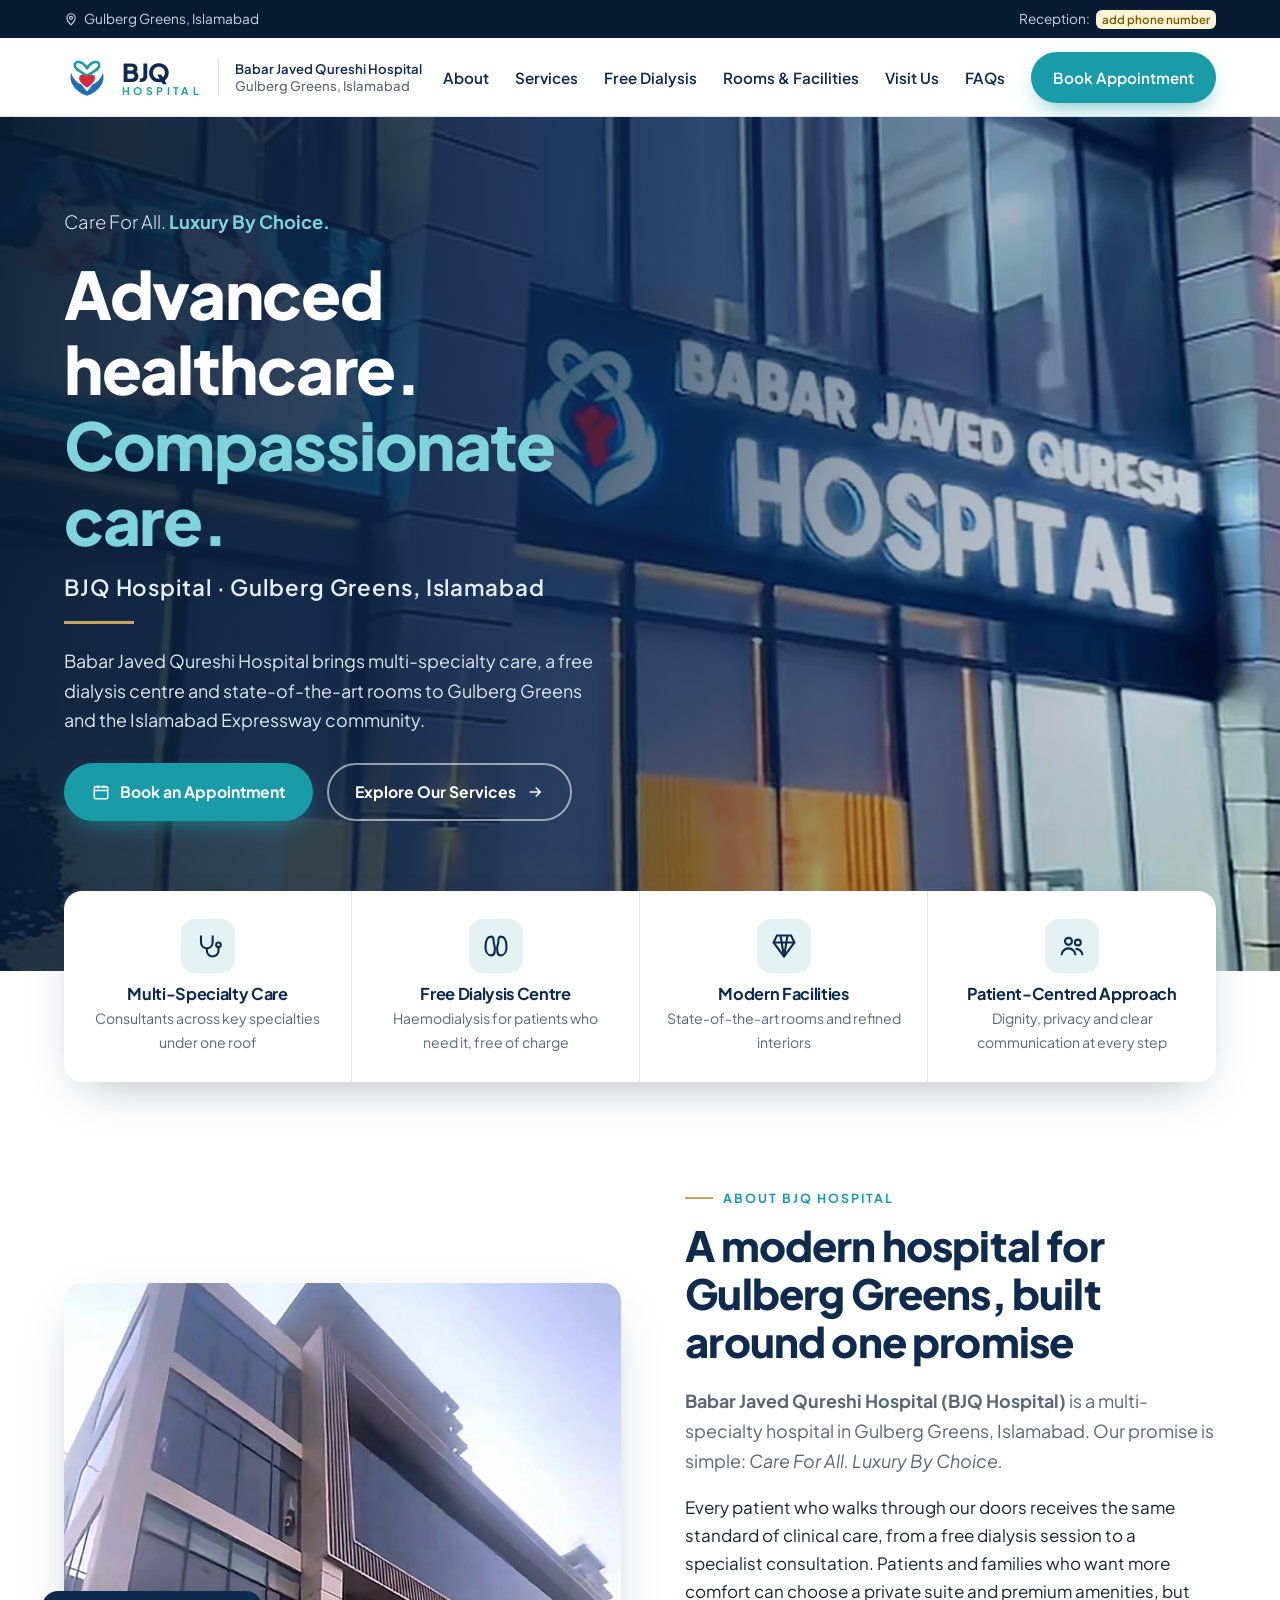
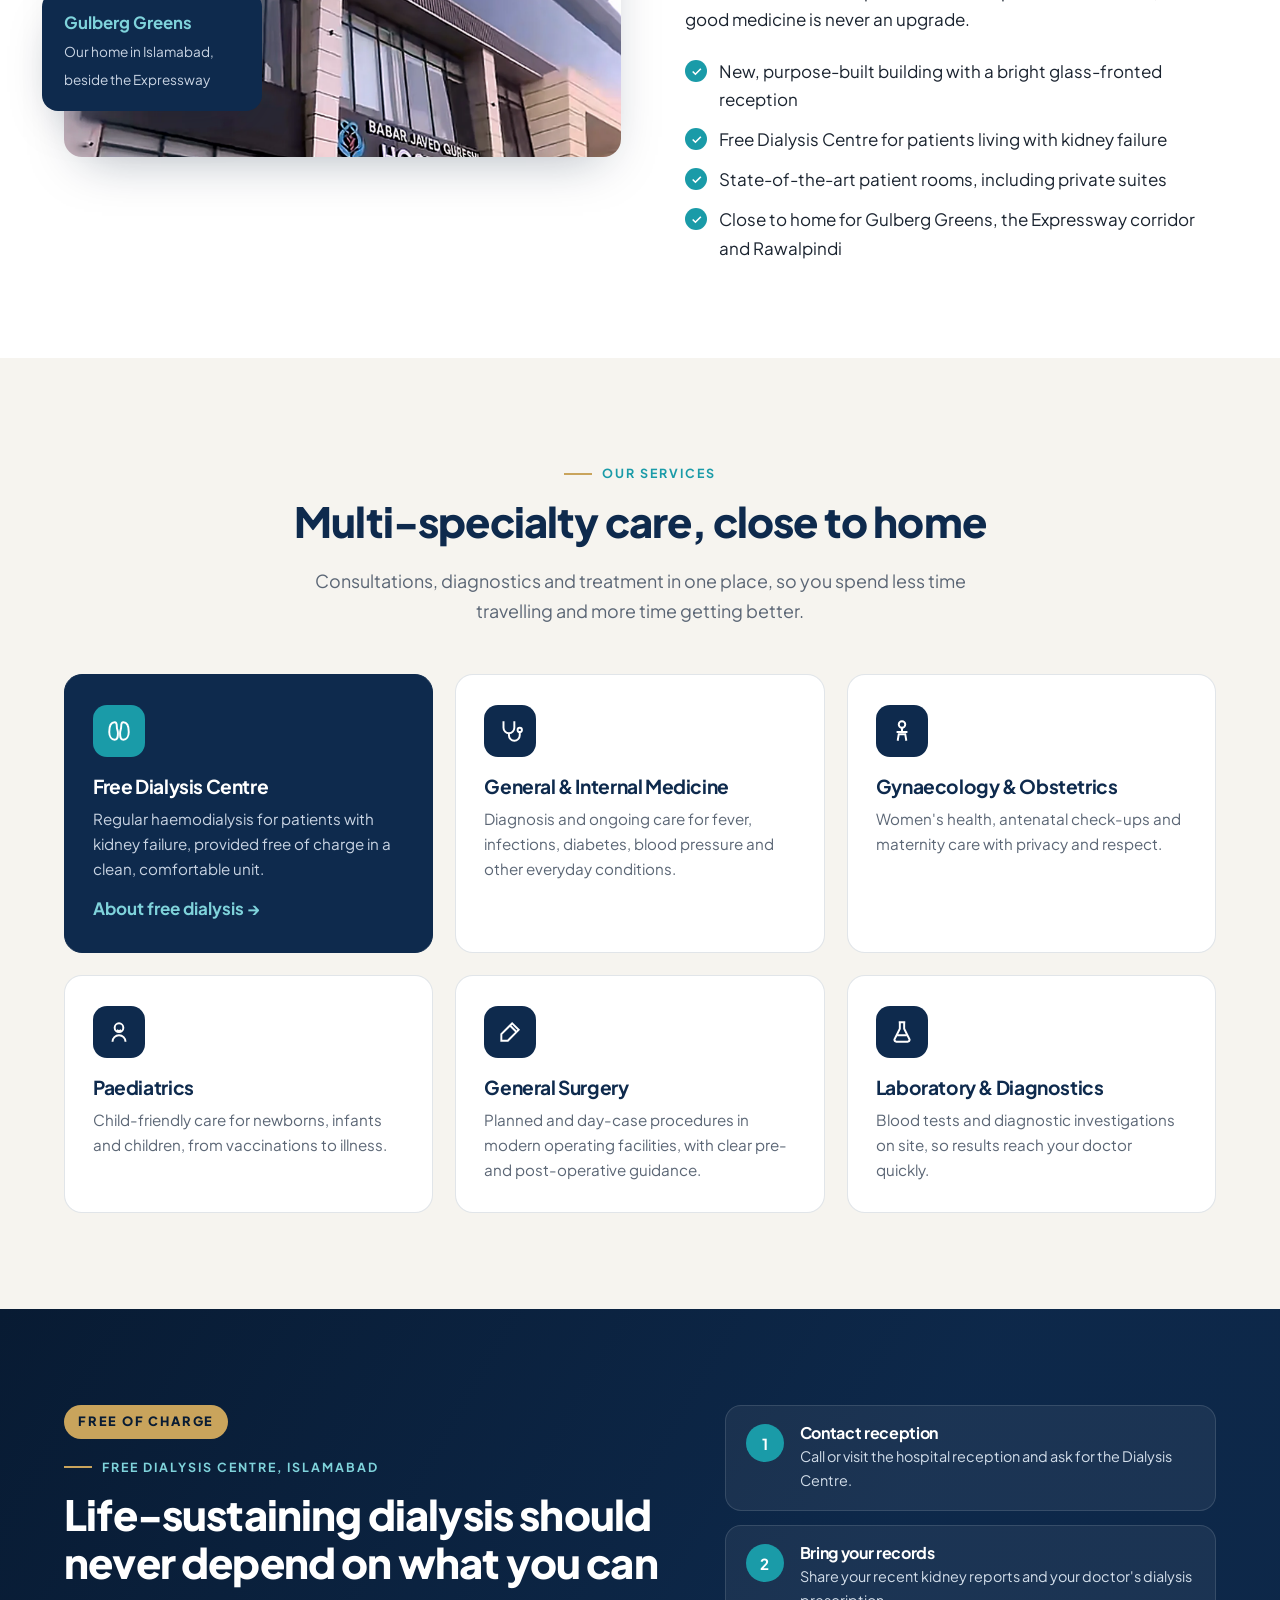
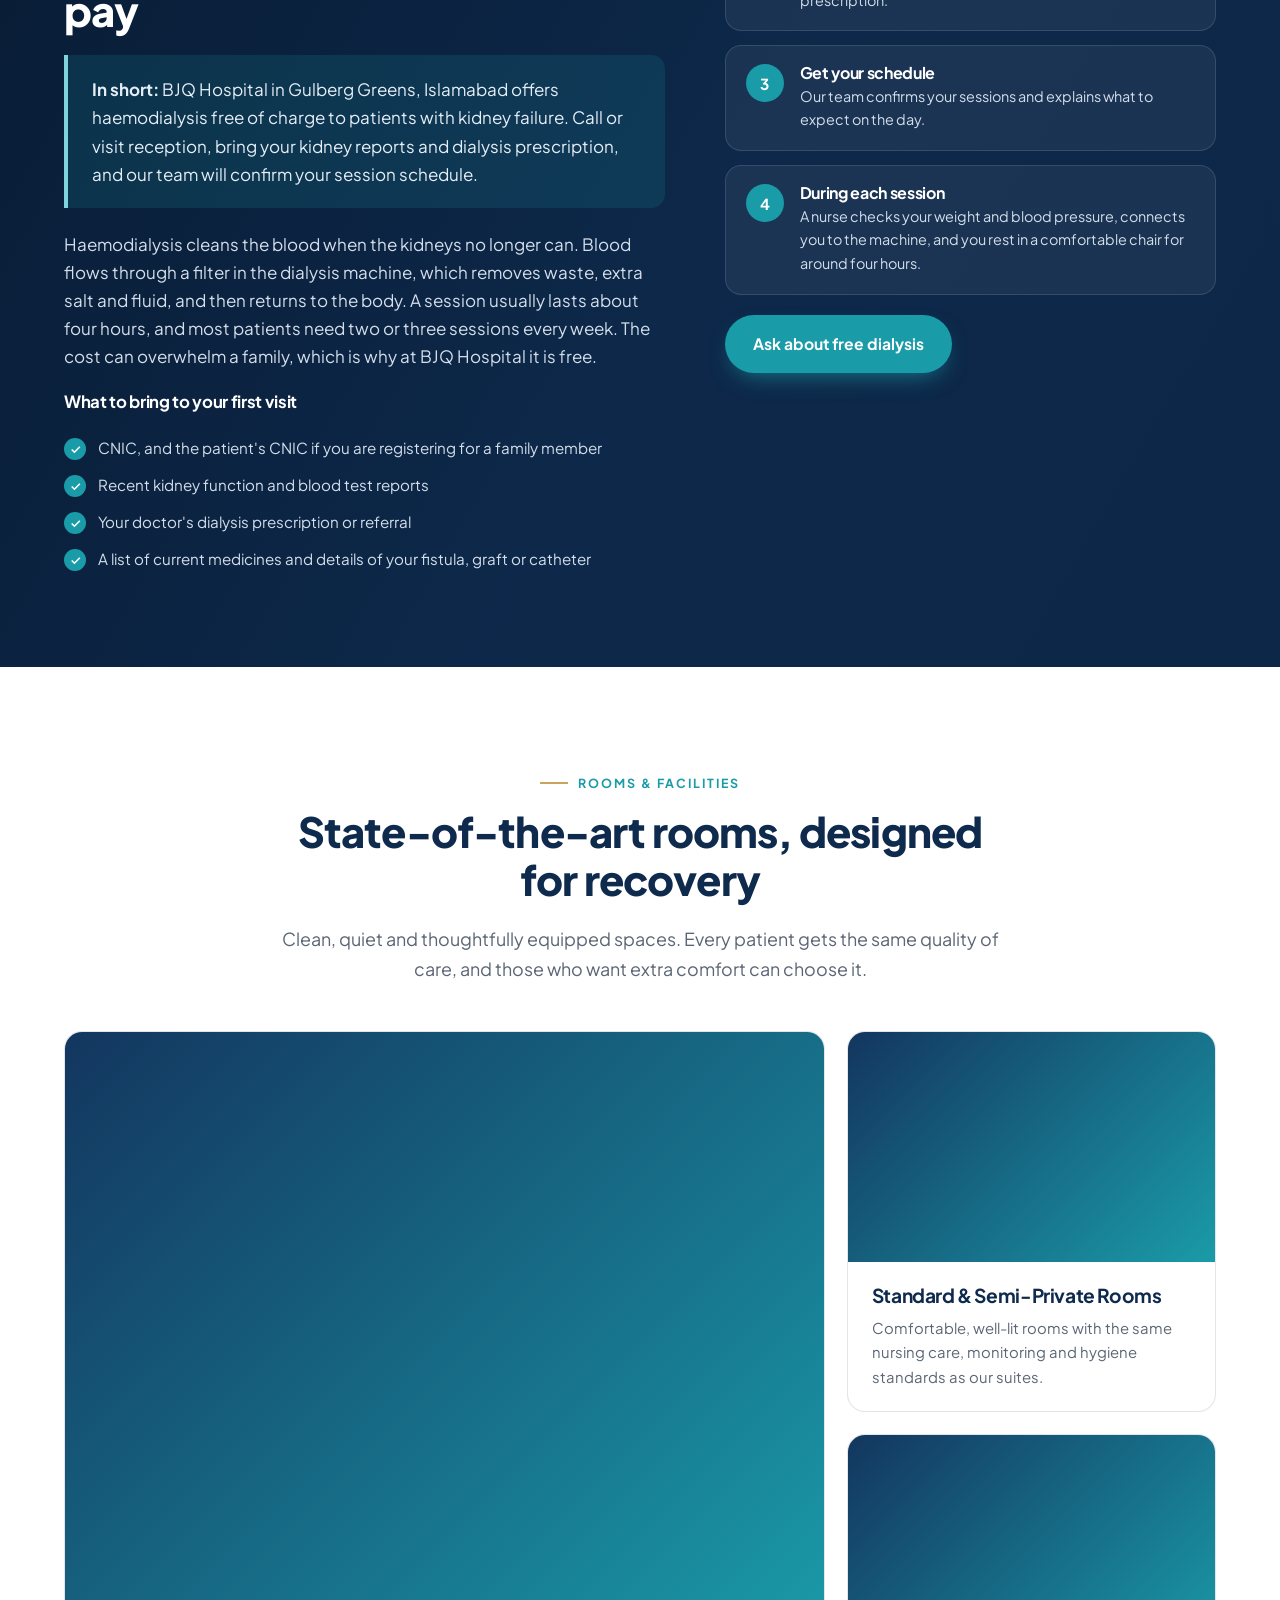
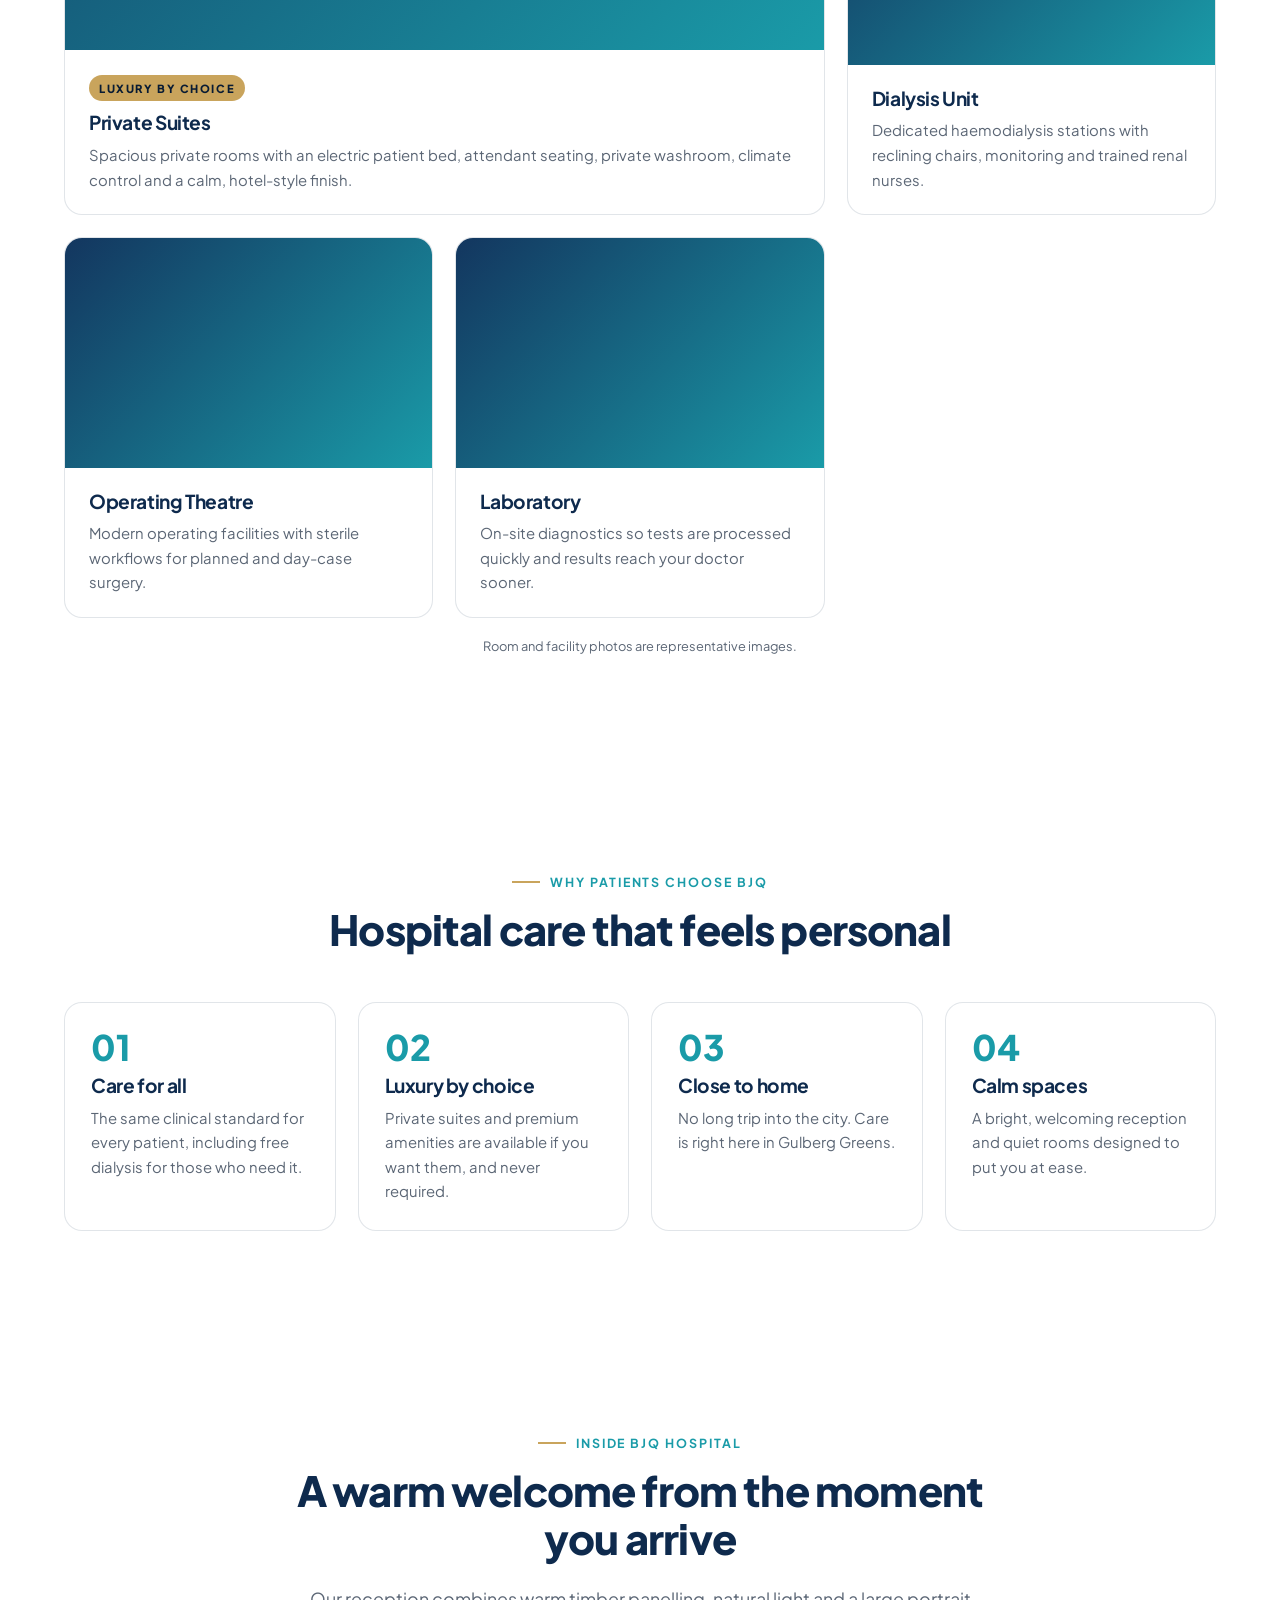
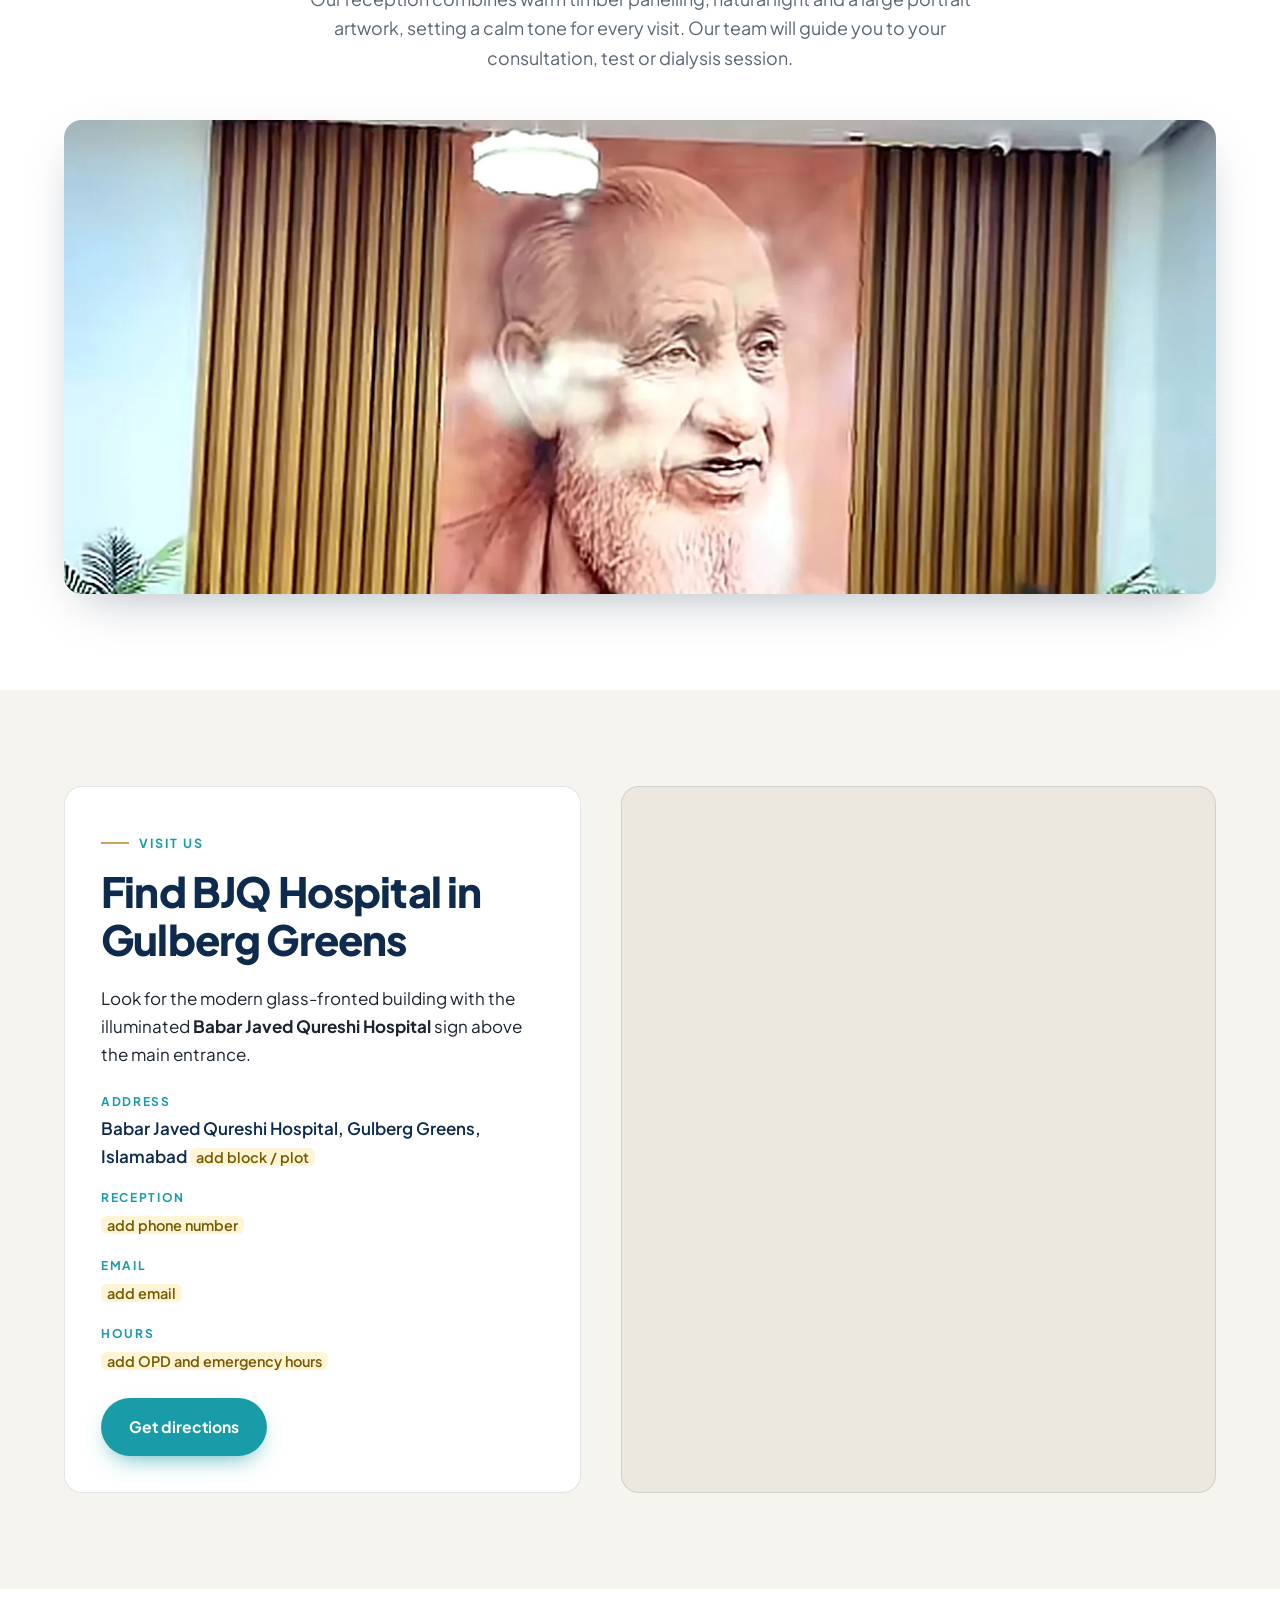
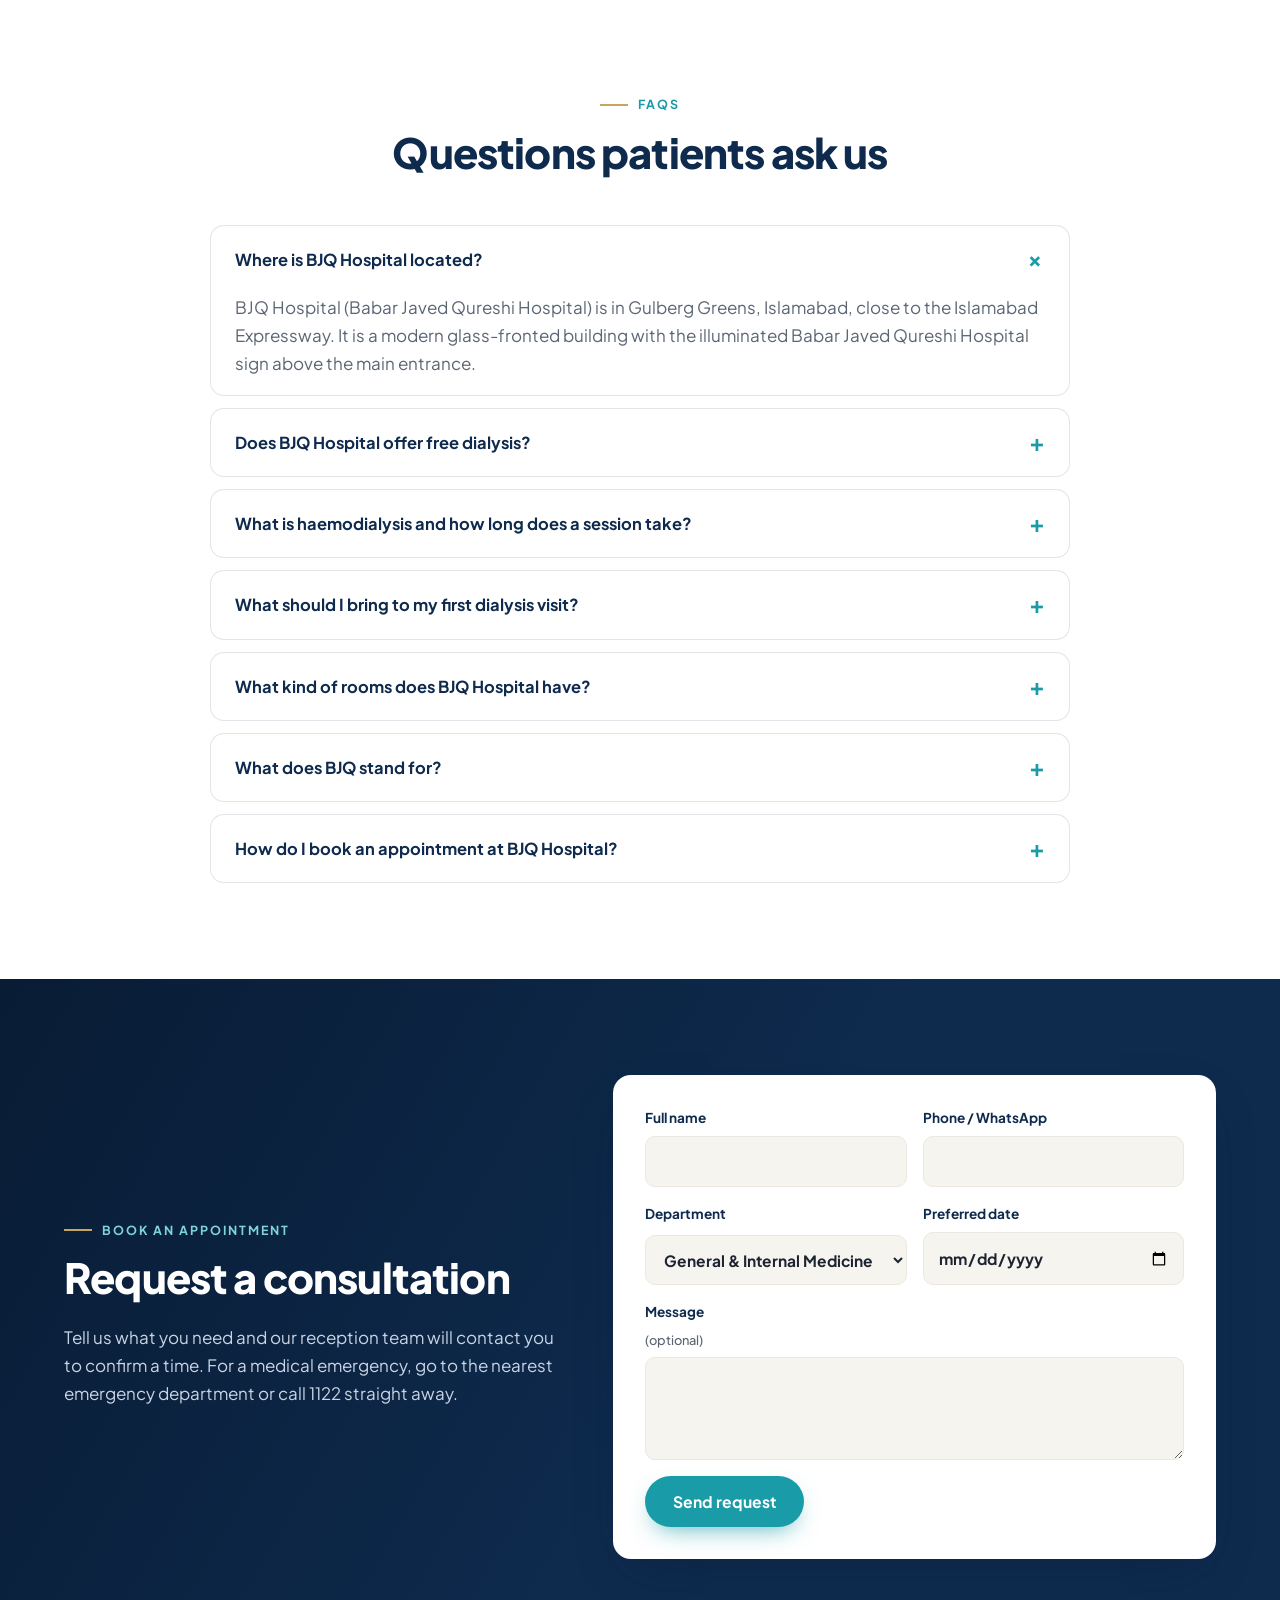
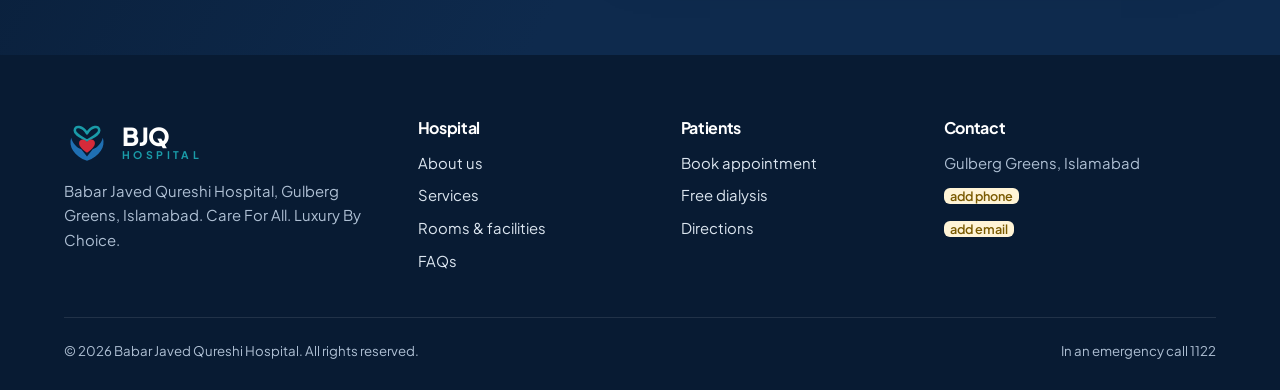
==== commit ad978331: "Single-page layout, rooms section, photo backgrounds, cleaned reception photo Co-Authored-By: Claude" ====
--- a/index.html
+++ b/index.html
@@ -4,7 +4,7 @@
 <meta charset="utf-8">
 <meta name="viewport" content="width=device-width, initial-scale=1">
 <title>BJQ Hospital Gulberg Greens Islamabad | Multi-Specialty Care &amp; Free Dialysis</title>
-<meta name="description" content="Babar Javed Qureshi (BJQ) Hospital in Gulberg Greens, Islamabad: multi-specialty care, a free dialysis centre, modern facilities and a patient-centred approach. Care for all. Luxury by choice.">
+<meta name="description" content="Babar Javed Qureshi (BJQ) Hospital in Gulberg Greens, Islamabad: multi-specialty care, a free dialysis centre, state-of-the-art rooms and a patient-centred approach. Care for all. Luxury by choice.">
 <link rel="canonical" href="https://www.bjqhospital.pk/">
 <meta name="robots" content="noindex, nofollow">
 <meta name="theme-color" content="#0E2A4D">
@@ -15,7 +15,7 @@
 <meta property="og:site_name" content="BJQ Hospital">
 <meta property="og:locale" content="en_PK">
 <meta property="og:title" content="BJQ Hospital, Gulberg Greens Islamabad">
-<meta property="og:description" content="Multi-specialty care and a free dialysis centre at Babar Javed Qureshi Hospital, Gulberg Greens, Islamabad.">
+<meta property="og:description" content="Multi-specialty care, state-of-the-art rooms and a free dialysis centre at Babar Javed Qureshi Hospital, Gulberg Greens, Islamabad.">
 <meta property="og:url" content="https://www.bjqhospital.pk/">
 <meta property="og:image" content="https://www.bjqhospital.pk/assets/img/og-bjq-hospital.jpg">
 <meta property="og:image:width" content="1200">
@@ -28,6 +28,7 @@
 <link rel="preload" as="image" href="assets/img/bjq-hospital-entrance-sign-night.webp" type="image/webp">
 <link rel="preconnect" href="https://fonts.googleapis.com">
 <link rel="preconnect" href="https://fonts.gstatic.com" crossorigin>
+<link rel="preconnect" href="https://images.unsplash.com">
 <link href="https://fonts.googleapis.com/css2?family=Plus+Jakarta+Sans:wght@300;400;500;600;700;800&display=swap" rel="stylesheet">
 <link rel="stylesheet" href="assets/css/style.css">
 
@@ -42,7 +43,7 @@
       "name": "Babar Javed Qureshi Hospital",
       "alternateName": ["BJQ Hospital", "BJQ Hospital Islamabad"],
       "slogan": "Care For All. Luxury By Choice.",
-      "description": "Multi-specialty hospital in Gulberg Greens, Islamabad, with a free dialysis centre, modern facilities and a patient-centred approach.",
+      "description": "Multi-specialty hospital in Gulberg Greens, Islamabad, with a free dialysis centre, state-of-the-art patient rooms and a patient-centred approach.",
       "url": "https://www.bjqhospital.pk/",
       "logo": "https://www.bjqhospital.pk/assets/img/bjq-logo-mark.svg",
       "image": [
@@ -58,8 +59,13 @@
       },
       "areaServed": ["Islamabad", "Rawalpindi", "Gulberg Greens", "Islamabad Expressway"],
       "medicalSpecialty": ["Renal", "PrimaryCare", "Gynecologic", "Obstetric", "Pediatric", "LaboratoryScience"],
+      "amenityFeature": [
+        {"@type": "LocationFeatureSpecification", "name": "Private patient suites", "value": true},
+        {"@type": "LocationFeatureSpecification", "name": "Free dialysis centre", "value": true},
+        {"@type": "LocationFeatureSpecification", "name": "On-site laboratory", "value": true}
+      ],
       "availableService": [
-        {"@type": "MedicalTherapy", "name": "Haemodialysis (free dialysis centre)"},
+        {"@type": "MedicalTherapy", "name": "Haemodialysis (free dialysis centre)", "isAccessibleForFree": true},
         {"@type": "MedicalProcedure", "name": "Outpatient consultations"},
         {"@type": "MedicalTest", "name": "Laboratory and diagnostic tests"}
       ],
@@ -80,12 +86,16 @@
          "acceptedAnswer": {"@type": "Answer", "text": "BJQ Hospital (Babar Javed Qureshi Hospital) is in Gulberg Greens, Islamabad, close to the Islamabad Expressway. It is a modern glass-fronted building with the illuminated Babar Javed Qureshi Hospital sign above the main entrance."}},
         {"@type": "Question", "name": "Does BJQ Hospital offer free dialysis?",
          "acceptedAnswer": {"@type": "Answer", "text": "Yes. BJQ Hospital runs a Free Dialysis Centre for patients with kidney failure who need regular haemodialysis. Contact the hospital reception to ask about registration and session availability."}},
+        {"@type": "Question", "name": "What is haemodialysis and how long does a session take?",
+         "acceptedAnswer": {"@type": "Answer", "text": "Haemodialysis filters waste, salt and extra fluid from the blood with a dialysis machine when the kidneys can no longer do it. A session usually lasts about four hours, and most patients need two or three sessions a week."}},
+        {"@type": "Question", "name": "What should I bring to my first dialysis visit?",
+         "acceptedAnswer": {"@type": "Answer", "text": "Bring your CNIC, recent kidney function and blood test reports, your doctor's dialysis prescription, a list of your medicines and details of your dialysis access (fistula, graft or catheter)."}},
+        {"@type": "Question", "name": "What kind of rooms does BJQ Hospital have?",
+         "acceptedAnswer": {"@type": "Answer", "text": "BJQ Hospital offers modern patient rooms, including private suites for patients who want extra comfort and privacy. Every room is designed for safe, clean, comfortable recovery."}},
         {"@type": "Question", "name": "What does BJQ stand for?",
          "acceptedAnswer": {"@type": "Answer", "text": "BJQ stands for Babar Javed Qureshi, the name of the hospital: Babar Javed Qureshi Hospital, Gulberg Greens, Islamabad."}},
         {"@type": "Question", "name": "How do I book an appointment at BJQ Hospital?",
-         "acceptedAnswer": {"@type": "Answer", "text": "You can request an appointment using the form on the BJQ Hospital website, by calling the hospital reception, or by visiting the reception desk at the hospital in Gulberg Greens, Islamabad."}},
-        {"@type": "Question", "name": "What does 'Care For All. Luxury By Choice.' mean?",
-         "acceptedAnswer": {"@type": "Answer", "text": "It is BJQ Hospital's promise: every patient receives the same standard of medical care, including free dialysis for those who need it, while patients who prefer premium rooms and amenities can choose them."}}
+         "acceptedAnswer": {"@type": "Answer", "text": "You can request an appointment using the form on the BJQ Hospital website, by calling the hospital reception, or by visiting the reception desk at the hospital in Gulberg Greens, Islamabad."}}
       ]
     }
   ]
@@ -94,7 +104,6 @@
 </head>
 <body>
 <a class="skip" href="#main">Skip to content</a>
-<div style="background:#C9A45C;color:#081B33;text-align:center;font:600 13px/1.4 system-ui,sans-serif;padding:7px 12px">Demo website for review by BJQ Hospital management. Not the official site; contact details are placeholders.</div>
 
 <div class="topbar">
   <div class="container">
@@ -108,7 +117,7 @@
 
 <header class="site-header">
   <div class="container">
-    <a class="brand" href="index.html" aria-label="BJQ Hospital home">
+    <a class="brand" href="#main" aria-label="BJQ Hospital home">
       <img src="assets/img/bjq-logo-mark.svg" alt="" width="46" height="46">
       <span class="brand-text"><strong>BJQ</strong><small>HOSPITAL</small></span>
       <span class="brand-divider" aria-hidden="true"></span>
@@ -120,7 +129,8 @@
     <nav class="nav" id="nav" aria-label="Main">
       <a href="#about">About</a>
       <a href="#services">Services</a>
-      <a href="free-dialysis-centre-islamabad.html">Free Dialysis</a>
+      <a href="#dialysis">Free Dialysis</a>
+      <a href="#rooms">Rooms &amp; Facilities</a>
       <a href="#visit">Visit Us</a>
       <a href="#faq">FAQs</a>
       <a class="btn btn-primary" href="#appointment">Book Appointment</a>
@@ -140,7 +150,7 @@
         <p class="tagline">Care For All. <b>Luxury By Choice.</b></p>
         <h1 id="hero-title">Advanced healthcare. <em>Compassionate care.</em><span class="h1-sub">BJQ Hospital · Gulberg Greens, Islamabad</span></h1>
         <div class="rule"></div>
-        <p>Babar Javed Qureshi Hospital brings multi-specialty care, a free dialysis centre and calm, modern facilities to Gulberg Greens and the Islamabad Expressway community.</p>
+        <p>Babar Javed Qureshi Hospital brings multi-specialty care, a free dialysis centre and state-of-the-art rooms to Gulberg Greens and the Islamabad Expressway community.</p>
         <div class="hero-ctas">
           <a class="btn btn-primary" href="#appointment">
             <svg viewBox="0 0 24 24" fill="none" stroke="currentColor" stroke-width="2"><rect x="3" y="5" width="18" height="16" rx="2"/><path d="M3 10h18M8 3v4M16 3v4"/></svg>
@@ -150,29 +160,28 @@
         </div>
       </div>
     </div>
-    <span class="photo-badge">Actual photo · BJQ Hospital entrance</span>
   </section>
 
   <!-- PILLARS -->
   <div class="pillars">
     <div class="container">
       <div class="pillars-grid">
-        <div class="pillar">
+        <a class="pillar" href="#services">
           <div class="ico"><svg viewBox="0 0 24 24" fill="none" stroke="currentColor" stroke-width="1.8"><path d="M6 3v6a5 5 0 0 0 10 0V3"/><path d="M11 14v2a5 5 0 0 0 10 0v-3"/><circle cx="21" cy="11" r="2"/></svg></div>
           <h3>Multi-Specialty Care</h3><p>Consultants across key specialties under one roof</p>
-        </div>
-        <div class="pillar">
+        </a>
+        <a class="pillar" href="#dialysis">
           <div class="ico"><svg viewBox="0 0 24 24" fill="none" stroke="currentColor" stroke-width="1.8"><path d="M8 4C4 4 3 9 3 13s2 7 5 7 3-3 3-6-1-3-1-6-1-4-2-4zM16 4c4 0 5 5 5 9s-2 7-5 7-3-3-3-6 1-3 1-6 1-4 2-4z"/></svg></div>
           <h3>Free Dialysis Centre</h3><p>Haemodialysis for patients who need it, free of charge</p>
-        </div>
-        <div class="pillar">
+        </a>
+        <a class="pillar" href="#rooms">
           <div class="ico"><svg viewBox="0 0 24 24" fill="none" stroke="currentColor" stroke-width="1.8"><path d="M6 3h12l3 6-9 12L3 9z"/><path d="M3 9h18M9 3l3 18 3-18"/></svg></div>
-          <h3>Modern Facilities</h3><p>A new, purpose-built hospital with refined interiors</p>
-        </div>
-        <div class="pillar">
+          <h3>Modern Facilities</h3><p>State-of-the-art rooms and refined interiors</p>
+        </a>
+        <a class="pillar" href="#why">
           <div class="ico"><svg viewBox="0 0 24 24" fill="none" stroke="currentColor" stroke-width="1.8"><circle cx="9" cy="8" r="3"/><circle cx="17" cy="9" r="2.5"/><path d="M3 20c0-3.3 2.7-6 6-6s6 2.7 6 6M15 14.5c3 0 6 2 6 5.5"/></svg></div>
           <h3>Patient-Centred Approach</h3><p>Dignity, privacy and clear communication at every step</p>
-        </div>
+        </a>
       </div>
     </div>
   </div>
@@ -186,25 +195,24 @@
           <img src="assets/img/bjq-hospital-exterior-gulberg-greens.jpg" alt="Daytime view of the BJQ Hospital building in Gulberg Greens: glass facade, grey and off-white panels and the vertical feature beside the entrance sign" width="1512" height="1686" loading="lazy">
         </picture>
         <div class="stamp"><strong>Gulberg Greens</strong><span>Our home in Islamabad, beside the Expressway</span></div>
-        <figcaption>Actual photograph of BJQ Hospital, taken on its opening day.</figcaption>
       </figure>
       <div class="reveal">
         <span class="eyebrow">About BJQ Hospital</span>
         <h2 id="about-title">A modern hospital for Gulberg Greens, built around one promise</h2>
         <p class="lead"><strong>Babar Javed Qureshi Hospital (BJQ Hospital)</strong> is a multi-specialty hospital in Gulberg Greens, Islamabad. Our promise is simple: <em>Care For All. Luxury By Choice.</em></p>
-        <p>Every patient who walks through our doors receives the same standard of clinical care, from a free dialysis session to a specialist consultation. Patients and families who want more comfort can choose premium rooms and amenities, but good medicine is never an upgrade.</p>
+        <p>Every patient who walks through our doors receives the same standard of clinical care, from a free dialysis session to a specialist consultation. Patients and families who want more comfort can choose a private suite and premium amenities, but good medicine is never an upgrade.</p>
         <ul class="checks">
           <li>New, purpose-built building with a bright glass-fronted reception</li>
           <li>Free Dialysis Centre for patients living with kidney failure</li>
+          <li>State-of-the-art patient rooms, including private suites</li>
           <li>Close to home for Gulberg Greens, the Expressway corridor and Rawalpindi</li>
-          <li>Calm, hotel-style interiors designed for privacy and dignity</li>
         </ul>
       </div>
     </div>
   </section>
 
-  <!-- SERVICES -->
-  <section id="services" class="services" aria-labelledby="services-title">
+  <!-- SERVICES (photo background) -->
+  <section id="services" class="services bg-photo" aria-labelledby="services-title" style="--bg:url('https://images.unsplash.com/photo-1586773860418-d37222d8fce3?auto=format&fit=crop&w=1920&q=70')">
     <div class="container">
       <div class="section-head center">
         <span class="eyebrow">Our Services</span>
@@ -217,7 +225,7 @@
           <div class="ico"><svg viewBox="0 0 24 24" fill="none" stroke="currentColor" stroke-width="1.8"><path d="M8 4C4 4 3 9 3 13s2 7 5 7 3-3 3-6-1-3-1-6-1-4-2-4zM16 4c4 0 5 5 5 9s-2 7-5 7-3-3-3-6 1-3 1-6 1-4 2-4z"/></svg></div>
           <h3>Free Dialysis Centre</h3>
           <p>Regular haemodialysis for patients with kidney failure, provided free of charge in a clean, comfortable unit.</p>
-          <a href="free-dialysis-centre-islamabad.html">About free dialysis →</a>
+          <a href="#dialysis">About free dialysis →</a>
         </article>
         <article class="svc reveal">
           <div class="ico"><svg viewBox="0 0 24 24" fill="none" stroke="currentColor" stroke-width="1.8"><path d="M6 3v6a5 5 0 0 0 10 0V3"/><path d="M11 14v2a5 5 0 0 0 10 0v-3"/><circle cx="21" cy="11" r="2"/></svg></div>
@@ -248,26 +256,69 @@
     </div>
   </section>
 
-  <!-- FREE DIALYSIS -->
-  <section class="dialysis" aria-labelledby="dialysis-title">
+  <!-- FREE DIALYSIS CENTRE (photo background) -->
+  <section id="dialysis" class="dialysis bg-photo dark" aria-labelledby="dialysis-title" style="--bg:url('https://images.unsplash.com/photo-1538108149393-fbbd81895907?auto=format&fit=crop&w=1920&q=70')">
     <div class="container">
       <div class="reveal">
         <span class="free-tag">Free of charge</span>
         <span class="eyebrow" style="display:flex">Free Dialysis Centre, Islamabad</span>
         <h2 id="dialysis-title">Life-sustaining dialysis should never depend on what you can pay</h2>
-        <p>People living with kidney failure often need haemodialysis two or three times every week. The cost can overwhelm a family. At BJQ Hospital, dialysis is provided free so that patients can keep their treatment going and families can keep their stability.</p>
-        <a class="btn btn-primary" href="free-dialysis-centre-islamabad.html" style="margin-top:12px">How free dialysis works</a>
+        <div class="answer-box dark"><p><strong>In short:</strong> BJQ Hospital in Gulberg Greens, Islamabad offers haemodialysis free of charge to patients with kidney failure. Call or visit reception, bring your kidney reports and dialysis prescription, and our team will confirm your session schedule.</p></div>
+        <p>Haemodialysis cleans the blood when the kidneys no longer can. Blood flows through a filter in the dialysis machine, which removes waste, extra salt and fluid, and then returns to the body. A session usually lasts about four hours, and most patients need two or three sessions every week. The cost can overwhelm a family, which is why at BJQ Hospital it is free.</p>
+        <h3 class="sub">What to bring to your first visit</h3>
+        <ul class="checks light">
+          <li>CNIC, and the patient's CNIC if you are registering for a family member</li>
+          <li>Recent kidney function and blood test reports</li>
+          <li>Your doctor's dialysis prescription or referral</li>
+          <li>A list of current medicines and details of your fistula, graft or catheter</li>
+        </ul>
       </div>
       <div class="steps reveal">
         <div class="step"><b>1</b><div><h3>Contact reception</h3><p>Call or visit the hospital reception and ask for the Dialysis Centre.</p></div></div>
         <div class="step"><b>2</b><div><h3>Bring your records</h3><p>Share your recent kidney reports and your doctor's dialysis prescription.</p></div></div>
         <div class="step"><b>3</b><div><h3>Get your schedule</h3><p>Our team confirms your sessions and explains what to expect on the day.</p></div></div>
-      </div>
-    </div>
-  </section>
-
-  <!-- WHY -->
-  <section aria-labelledby="why-title">
+        <div class="step"><b>4</b><div><h3>During each session</h3><p>A nurse checks your weight and blood pressure, connects you to the machine, and you rest in a comfortable chair for around four hours.</p></div></div>
+        <a class="btn btn-primary" href="#appointment" style="justify-self:start;margin-top:6px">Ask about free dialysis</a>
+      </div>
+    </div>
+  </section>
+
+  <!-- ROOMS & FACILITIES -->
+  <section id="rooms" aria-labelledby="rooms-title">
+    <div class="container">
+      <div class="section-head center">
+        <span class="eyebrow">Rooms &amp; Facilities</span>
+        <h2 id="rooms-title">State-of-the-art rooms, designed for recovery</h2>
+        <p class="lead">Clean, quiet and thoughtfully equipped spaces. Every patient gets the same quality of care, and those who want extra comfort can choose it.</p>
+      </div>
+      <div class="room-grid">
+        <article class="room room-lg reveal">
+          <div class="room-img"><img src="https://images.unsplash.com/photo-1631217868264-e5b90bb7e133?auto=format&fit=crop&w=1200&q=72" alt="Representative image of a private hospital suite with a modern patient bed" loading="lazy" onerror="this.remove()"></div>
+          <div class="room-body"><span class="room-tag">Luxury by choice</span><h3>Private Suites</h3><p>Spacious private rooms with an electric patient bed, attendant seating, private washroom, climate control and a calm, hotel-style finish.</p></div>
+        </article>
+        <article class="room reveal">
+          <div class="room-img"><img src="https://images.unsplash.com/photo-1519494026892-80bbd2d6fd0d?auto=format&fit=crop&w=900&q=72" alt="Representative image of modern hospital patient rooms" loading="lazy" onerror="this.remove()"></div>
+          <div class="room-body"><h3>Standard &amp; Semi-Private Rooms</h3><p>Comfortable, well-lit rooms with the same nursing care, monitoring and hygiene standards as our suites.</p></div>
+        </article>
+        <article class="room reveal">
+          <div class="room-img"><img src="https://images.unsplash.com/photo-1516549655169-df83a0774514?auto=format&fit=crop&w=900&q=72" alt="Representative image of a dialysis and treatment area with patient chairs and monitoring equipment" loading="lazy" onerror="this.remove()"></div>
+          <div class="room-body"><h3>Dialysis Unit</h3><p>Dedicated haemodialysis stations with reclining chairs, monitoring and trained renal nurses.</p></div>
+        </article>
+        <article class="room reveal">
+          <div class="room-img"><img src="https://images.unsplash.com/photo-1551076805-e1869033e561?auto=format&fit=crop&w=900&q=72" alt="Representative image of a modern operating theatre" loading="lazy" onerror="this.remove()"></div>
+          <div class="room-body"><h3>Operating Theatre</h3><p>Modern operating facilities with sterile workflows for planned and day-case surgery.</p></div>
+        </article>
+        <article class="room reveal">
+          <div class="room-img"><img src="https://images.unsplash.com/photo-1579684385127-1ef15d508118?auto=format&fit=crop&w=900&q=72" alt="Representative image of a hospital laboratory" loading="lazy" onerror="this.remove()"></div>
+          <div class="room-body"><h3>Laboratory</h3><p>On-site diagnostics so tests are processed quickly and results reach your doctor sooner.</p></div>
+        </article>
+      </div>
+      <p class="img-note">Room and facility photos are representative images.</p>
+    </div>
+  </section>
+
+  <!-- WHY (photo background) -->
+  <section id="why" class="bg-photo soft" aria-labelledby="why-title" style="--bg:url('https://images.unsplash.com/photo-1576091160550-2173dba999ef?auto=format&fit=crop&w=1920&q=70')">
     <div class="container">
       <div class="section-head center">
         <span class="eyebrow">Why patients choose BJQ</span>
@@ -275,29 +326,26 @@
       </div>
       <div class="why-grid">
         <div class="why reveal"><div class="num">01</div><h3>Care for all</h3><p>The same clinical standard for every patient, including free dialysis for those who need it.</p></div>
-        <div class="why reveal"><div class="num">02</div><h3>Luxury by choice</h3><p>Premium rooms and amenities are available if you want them, and never required.</p></div>
+        <div class="why reveal"><div class="num">02</div><h3>Luxury by choice</h3><p>Private suites and premium amenities are available if you want them, and never required.</p></div>
         <div class="why reveal"><div class="num">03</div><h3>Close to home</h3><p>No long trip into the city. Care is right here in Gulberg Greens.</p></div>
-        <div class="why reveal"><div class="num">04</div><h3>Calm spaces</h3><p>A bright, welcoming reception and quiet waiting areas designed to put you at ease.</p></div>
+        <div class="why reveal"><div class="num">04</div><h3>Calm spaces</h3><p>A bright, welcoming reception and quiet rooms designed to put you at ease.</p></div>
       </div>
     </div>
   </section>
 
   <!-- INSIDE: actual reception photo -->
-  <section class="services" aria-labelledby="inside-title" style="padding-top:0;background:#fff">
-    <div class="container about-grid">
-      <div class="reveal">
+  <section aria-labelledby="inside-title">
+    <div class="container">
+      <div class="section-head center">
         <span class="eyebrow">Inside BJQ Hospital</span>
         <h2 id="inside-title">A warm welcome from the moment you arrive</h2>
-        <p class="lead">Our reception combines warm timber panelling, natural light and a large portrait artwork, setting a calm tone for every visit.</p>
-        <p>Our reception team will guide you to your consultation, test or dialysis session and answer questions about appointments, reports and visiting.</p>
-        <a class="btn btn-navy" href="#visit" style="margin-top:8px">Plan your visit</a>
-      </div>
-      <figure class="about-photo reveal" style="margin:0">
+        <p class="lead">Our reception combines warm timber panelling, natural light and a large portrait artwork, setting a calm tone for every visit. Our team will guide you to your consultation, test or dialysis session.</p>
+      </div>
+      <figure class="wide-photo reveal">
         <picture>
           <source srcset="assets/img/bjq-hospital-reception.webp" type="image/webp">
-          <img src="assets/img/bjq-hospital-reception.jpg" alt="Reception desk at BJQ Hospital with timber wall panelling and a large portrait artwork" width="1560" height="1464" loading="lazy">
+          <img src="assets/img/bjq-hospital-reception.jpg" alt="BJQ Hospital reception feature wall with timber panelling and a large portrait artwork" width="1560" height="642" loading="lazy">
         </picture>
-        <figcaption>Actual photograph of the BJQ Hospital reception.</figcaption>
       </figure>
     </div>
   </section>
@@ -334,15 +382,17 @@
       <div class="faq-list">
         <details open><summary>Where is BJQ Hospital located?</summary><p>BJQ Hospital (Babar Javed Qureshi Hospital) is in Gulberg Greens, Islamabad, close to the Islamabad Expressway. It is a modern glass-fronted building with the illuminated Babar Javed Qureshi Hospital sign above the main entrance.</p></details>
         <details><summary>Does BJQ Hospital offer free dialysis?</summary><p>Yes. BJQ Hospital runs a Free Dialysis Centre for patients with kidney failure who need regular haemodialysis. Contact the hospital reception to ask about registration and session availability.</p></details>
+        <details><summary>What is haemodialysis and how long does a session take?</summary><p>Haemodialysis filters waste, salt and extra fluid from the blood with a dialysis machine when the kidneys can no longer do it. A session usually lasts about four hours, and most patients need two or three sessions a week.</p></details>
+        <details><summary>What should I bring to my first dialysis visit?</summary><p>Bring your CNIC, recent kidney function and blood test reports, your doctor's dialysis prescription, a list of your medicines and details of your dialysis access (fistula, graft or catheter).</p></details>
+        <details><summary>What kind of rooms does BJQ Hospital have?</summary><p>BJQ Hospital offers modern patient rooms, including private suites for patients who want extra comfort and privacy. Every room is designed for safe, clean, comfortable recovery.</p></details>
         <details><summary>What does BJQ stand for?</summary><p>BJQ stands for Babar Javed Qureshi, the name of the hospital: Babar Javed Qureshi Hospital, Gulberg Greens, Islamabad.</p></details>
         <details><summary>How do I book an appointment at BJQ Hospital?</summary><p>You can request an appointment using the form on this page, by calling the hospital reception, or by visiting the reception desk at the hospital in Gulberg Greens, Islamabad.</p></details>
-        <details><summary>What does "Care For All. Luxury By Choice." mean?</summary><p>It is our promise: every patient receives the same standard of medical care, including free dialysis for those who need it, while patients who prefer premium rooms and amenities can choose them.</p></details>
-      </div>
-    </div>
-  </section>
-
-  <!-- APPOINTMENT -->
-  <section id="appointment" class="appt" aria-labelledby="appt-title">
+      </div>
+    </div>
+  </section>
+
+  <!-- APPOINTMENT (photo background) -->
+  <section id="appointment" class="appt bg-photo dark" aria-labelledby="appt-title" style="--bg:url('https://images.unsplash.com/photo-1612349317150-e413f6a5b16d?auto=format&fit=crop&w=1920&q=70')">
     <div class="container appt-grid">
       <div class="reveal">
         <span class="eyebrow">Book an Appointment</span>
@@ -373,11 +423,11 @@
   <div class="container">
     <div class="foot-grid">
       <div>
-        <a class="brand" href="index.html"><img src="assets/img/bjq-logo-mark.svg" alt="" width="42" height="42"><span class="brand-text"><strong>BJQ</strong><small>HOSPITAL</small></span></a>
+        <a class="brand" href="#main"><img src="assets/img/bjq-logo-mark.svg" alt="" width="42" height="42"><span class="brand-text"><strong>BJQ</strong><small>HOSPITAL</small></span></a>
         <p>Babar Javed Qureshi Hospital, Gulberg Greens, Islamabad. Care For All. Luxury By Choice.</p>
       </div>
-      <div><h3>Hospital</h3><ul><li><a href="#about">About us</a></li><li><a href="#services">Services</a></li><li><a href="#faq">FAQs</a></li></ul></div>
-      <div><h3>Patients</h3><ul><li><a href="#appointment">Book appointment</a></li><li><a href="free-dialysis-centre-islamabad.html">Free dialysis</a></li><li><a href="#visit">Directions</a></li></ul></div>
+      <div><h3>Hospital</h3><ul><li><a href="#about">About us</a></li><li><a href="#services">Services</a></li><li><a href="#rooms">Rooms &amp; facilities</a></li><li><a href="#faq">FAQs</a></li></ul></div>
+      <div><h3>Patients</h3><ul><li><a href="#appointment">Book appointment</a></li><li><a href="#dialysis">Free dialysis</a></li><li><a href="#visit">Directions</a></li></ul></div>
       <div><h3>Contact</h3><ul><li>Gulberg Greens, Islamabad</li><li><span class="todo">add phone</span></li><li><span class="todo">add email</span></li></ul></div>
     </div>
     <div class="foot-bottom"><span>© <span id="yr">2026</span> Babar Javed Qureshi Hospital. All rights reserved.</span><span>In an emergency call 1122</span></div>
--- a/assets/css/style.css
+++ b/assets/css/style.css
@@ -233,3 +233,38 @@
   .pillar{padding:20px 12px}
   .hero-ctas .btn{width:100%;justify-content:center}
 }
+
+/* ---- v2: photo backgrounds, rooms, single-page dialysis ---- */
+a.pillar{color:inherit;text-decoration:none;transition:background .2s}
+a.pillar:hover{background:var(--teal-soft);text-decoration:none}
+.bg-photo{position:relative;isolation:isolate}
+.bg-photo::before{content:"";position:absolute;inset:0;z-index:-2;background:var(--bg) center/cover no-repeat}
+.bg-photo::after{content:"";position:absolute;inset:0;z-index:-1;background:linear-gradient(180deg,rgba(246,244,239,.94),rgba(246,244,239,.9))}
+.bg-photo.soft::after{background:linear-gradient(180deg,rgba(255,255,255,.93),rgba(255,255,255,.88))}
+.bg-photo.dark::after{background:linear-gradient(120deg,rgba(8,27,51,.95) 0%,rgba(14,42,77,.88) 55%,rgba(14,42,77,.78) 100%)}
+.dialysis.bg-photo{background:var(--navy-deep)}
+.dialysis.bg-photo::before{z-index:-2;border:0;width:auto;height:auto;border-radius:0;right:0;top:0}
+.dialysis .container{align-items:start}
+.dialysis h3.sub{color:#fff;font-size:1.05rem;margin:22px 0 4px}
+.answer-box.dark{background:rgba(26,155,168,.16);border-left-color:#7FD3DB;margin:18px 0 22px}
+.answer-box.dark p{color:#E5EEF6}
+.checks.light li{color:#D3DEEA;font-size:.95rem}
+.appt.bg-photo{background:var(--navy)}
+.why{background:rgba(255,255,255,.85);backdrop-filter:blur(4px)}
+.room-grid{display:grid;grid-template-columns:repeat(3,1fr);grid-auto-rows:auto;gap:22px}
+.room{background:#fff;border:1px solid var(--line);border-radius:var(--radius);overflow:hidden;display:flex;flex-direction:column;transition:transform .25s,box-shadow .25s}
+.room:hover{transform:translateY(-4px);box-shadow:var(--shadow)}
+.room-lg{grid-column:span 2;grid-row:span 2}
+.room-img{aspect-ratio:16/10;background:linear-gradient(135deg,var(--navy-2),var(--teal));overflow:hidden;position:relative}
+.room-lg .room-img{aspect-ratio:auto;flex:1;min-height:300px}
+.room-img img{width:100%;height:100%;object-fit:cover;transition:transform .6s}
+.room-lg .room-img img{position:absolute;inset:0}
+.room:hover .room-img img{transform:scale(1.04)}
+.room-body{padding:22px 24px}
+.room-body p{color:var(--muted);font-size:.93rem;margin:0}
+.room-tag{display:inline-block;background:var(--gold);color:var(--navy-deep);font-size:.7rem;font-weight:800;letter-spacing:.14em;text-transform:uppercase;padding:4px 10px;border-radius:999px;margin-bottom:10px}
+.img-note{text-align:center;font-size:.8rem;color:var(--muted);margin-top:18px}
+.wide-photo{margin:0}
+.wide-photo img{width:100%;height:auto;border-radius:var(--radius);box-shadow:var(--shadow)}
+@media (max-width:1024px){.room-grid{grid-template-columns:1fr 1fr}.room-lg{grid-column:span 2;grid-row:auto}.room-lg .room-img{min-height:280px}}
+@media (max-width:560px){.room-grid{grid-template-columns:1fr}.room-lg{grid-column:auto}.room-lg .room-img{min-height:220px}}
